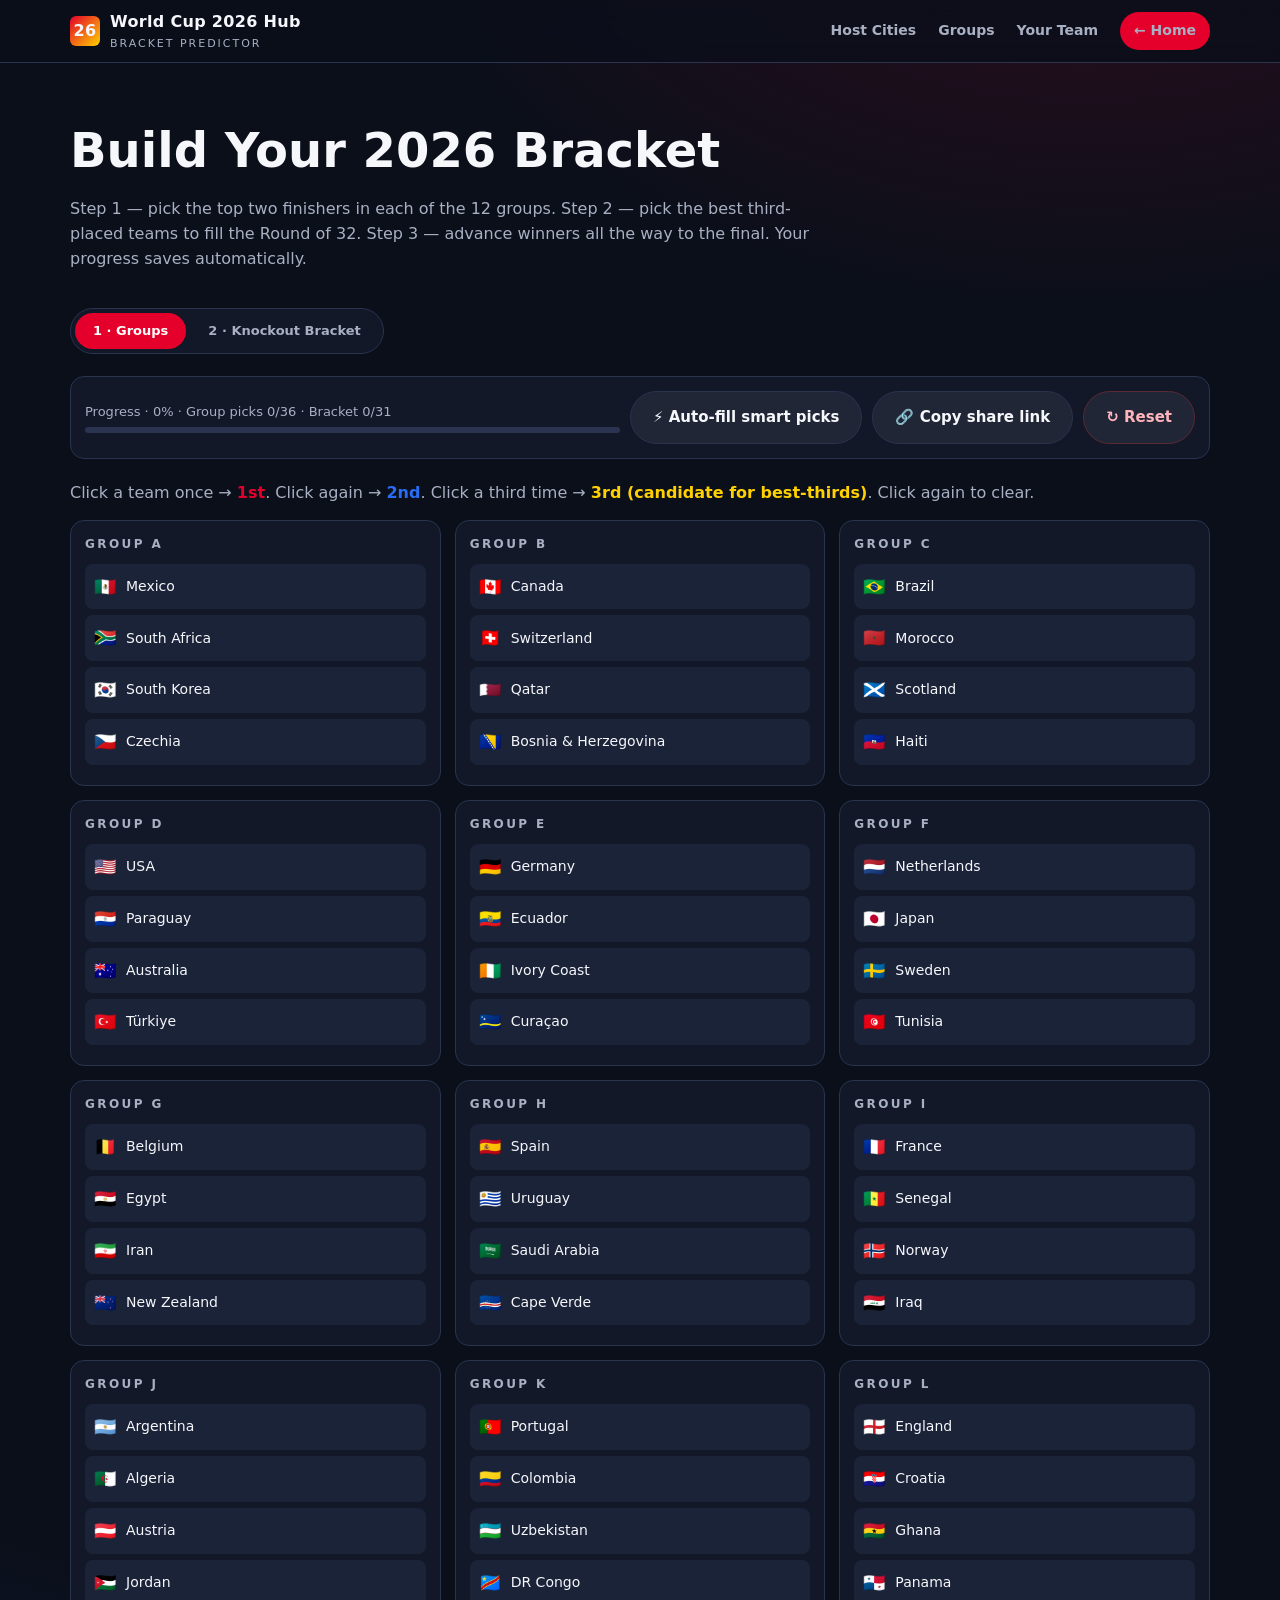
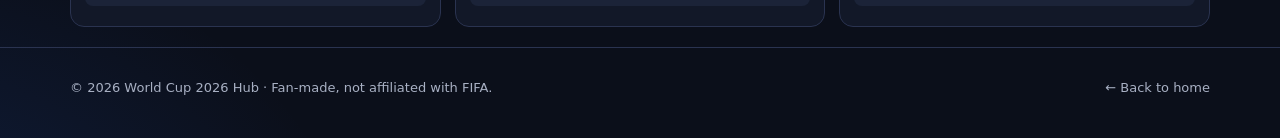
==== predict.html @ 97bef015 "Initial World Cup 2026 Hub: landing + bracket predictor" ====
<!doctype html>
<html lang="en">
<head>
  <meta charset="utf-8" />
  <meta name="viewport" content="width=device-width, initial-scale=1" />
  <title>World Cup 2026 Bracket Predictor — Pick the Champion</title>
  <meta name="description" content="Free interactive World Cup 2026 bracket predictor. Pick group winners, fill out the knockout rounds, choose the champion and share your predictions." />
  <meta name="keywords" content="world cup 2026 bracket, world cup 2026 predictor, world cup bracket maker, world cup 2026 knockout, world cup 2026 winner prediction" />
  <meta name="theme-color" content="#e4002b" />
  <link rel="canonical" href="./predict.html" />
  <link rel="icon" href="data:image/svg+xml,%3Csvg xmlns='http://www.w3.org/2000/svg' viewBox='0 0 100 100'%3E%3Crect width='100' height='100' rx='18' fill='%23e4002b'/%3E%3Ctext x='50' y='64' text-anchor='middle' font-size='58' font-family='Arial Black,sans-serif' fill='white' font-weight='900'%3E26%3C/text%3E%3C/svg%3E" />
  <link rel="stylesheet" href="./css/styles.css" />

  <meta property="og:type" content="website" />
  <meta property="og:title" content="World Cup 2026 Bracket Predictor" />
  <meta property="og:description" content="Pick group winners, fill out the knockout rounds and crown your 2026 World Cup champion." />
  <meta name="twitter:card" content="summary_large_image" />
</head>
<body>

<header class="nav">
  <div class="container nav-inner">
    <a href="./" class="brand">
      <span class="logo" aria-hidden="true">26</span>
      <span class="brand-text">World Cup 2026 Hub <small>Bracket Predictor</small></span>
    </a>
    <nav class="nav-links" aria-label="Primary">
      <a href="./#cities">Host Cities</a>
      <a href="./#groups">Groups</a>
      <a href="./#quiz">Your Team</a>
      <a href="./" class="nav-cta">← Home</a>
    </nav>
  </div>
</header>

<main>
  <section style="padding: 50px 0 20px;">
    <div class="container">
      <h1 style="font-size: clamp(30px, 4vw, 48px); margin: 0 0 10px; font-weight: 900;">Build Your 2026 Bracket</h1>
      <p class="sub" style="max-width: 760px;">
        Step 1 — pick the top two finishers in each of the 12 groups.
        Step 2 — pick the best third-placed teams to fill the Round of 32.
        Step 3 — advance winners all the way to the final. Your progress saves automatically.
      </p>

      <div class="tab-bar" role="tablist">
        <button class="active" data-tab="groups">1 · Groups</button>
        <button data-tab="bracket">2 · Knockout Bracket</button>
      </div>

      <div class="predict-toolbar">
        <div class="grow">
          <div id="progress-label">Progress</div>
          <div class="progress-bar"><i id="progress-fill"></i></div>
        </div>
        <button class="btn btn-ghost" id="btn-auto">⚡ Auto-fill smart picks</button>
        <button class="btn btn-ghost" id="btn-share">🔗 Copy share link</button>
        <button class="btn btn-ghost" id="btn-reset" style="color:#ffb3bd; border-color:#5a2a35;">↻ Reset</button>
      </div>

      <!-- ================== GROUPS TAB ================== -->
      <div id="tab-groups">
        <p style="color: var(--fg-muted); margin: 0 0 14px;">Click a team once → <strong style="color:var(--accent);">1st</strong>. Click again → <strong style="color:var(--accent-3);">2nd</strong>. Click a third time → <strong style="color:var(--accent-2);">3rd (candidate for best-thirds)</strong>. Click again to clear.</p>
        <div class="predict-groups" id="predict-groups"></div>
      </div>

      <!-- ================== BRACKET TAB ================== -->
      <div id="tab-bracket" class="hidden">
        <p style="color: var(--fg-muted); margin: 0 0 14px;">Click a team in each match to advance them. Your champion appears on the right.</p>
        <div class="bracket-scroll">
          <div class="bracket" id="bracket"></div>
        </div>
        <div id="champion-banner" class="hidden" style="margin-top: 28px; text-align:center;
          padding: 32px; border-radius: var(--radius);
          background: linear-gradient(135deg, #ffd100, #e4002b); box-shadow: var(--shadow);">
          <div style="font-size: 13px; letter-spacing:.3em; text-transform:uppercase; opacity:.85;">🏆 Your predicted champion</div>
          <div id="champion-flag" style="font-size: 96px; line-height:1; margin: 12px 0;"></div>
          <div id="champion-name" style="font-size: 36px; font-weight: 900; margin-bottom: 16px;"></div>
          <div class="quiz-share" style="justify-content:center;">
            <a id="champion-share-x" class="btn btn-ghost" target="_blank" rel="noopener" style="background: rgba(0,0,0,.3); color:#fff; border-color: rgba(255,255,255,.2);">𝕏 Share my bracket</a>
            <button class="btn btn-ghost" id="btn-share2" style="background: rgba(0,0,0,.3); color:#fff; border-color: rgba(255,255,255,.2);">🔗 Copy share link</button>
          </div>
        </div>
      </div>
    </div>
  </section>
</main>

<footer>
  <div class="container">
    <div>© 2026 World Cup 2026 Hub · Fan-made, not affiliated with FIFA.</div>
    <div><a href="./">← Back to home</a></div>
  </div>
</footer>

<div class="toast" id="toast" role="status"></div>

<script src="./data/tournament.js"></script>
<script src="./js/predict.js"></script>
</body>
</html>
---- css/styles.css ----
/* =========================================================================
   FIFA World Cup 2026 — global styles
   Palette inspired by the three host nations: red (CAN/USA/MEX), white, navy.
   ========================================================================= */
:root {
  --bg:            #0b0f1a;
  --bg-2:          #121828;
  --bg-3:          #1b2338;
  --fg:            #f6f7fb;
  --fg-muted:      #a8b0c3;
  --accent:        #e4002b;           /* World Cup red */
  --accent-2:      #ffd100;           /* Gold */
  --accent-3:      #2a6df4;           /* Blue */
  --border:        #2a3350;
  --ok:            #20c997;
  --radius:        14px;
  --radius-sm:     8px;
  --shadow:        0 12px 40px rgba(0, 0, 0, .35);
  --maxw:          1180px;
}

* { box-sizing: border-box; }
html, body { margin: 0; padding: 0; }
html { scroll-behavior: smooth; }
body {
  background: radial-gradient(1200px 800px at 85% -10%, rgba(228,0,43,.18), transparent 60%),
              radial-gradient(900px 700px at -10% 110%, rgba(42,109,244,.18), transparent 55%),
              var(--bg);
  color: var(--fg);
  font-family: "Inter", system-ui, -apple-system, "Segoe UI", Roboto, "Helvetica Neue", Arial, sans-serif;
  line-height: 1.55;
  -webkit-font-smoothing: antialiased;
  min-height: 100vh;
}
img, svg { max-width: 100%; display: block; }
a { color: var(--fg); text-decoration: none; }
a:hover { color: var(--accent-2); }
button { font: inherit; cursor: pointer; }

.container { width: 100%; max-width: var(--maxw); margin: 0 auto; padding: 0 20px; }

/* ---------- Nav ---------- */
.nav {
  position: sticky; top: 0; z-index: 30;
  background: rgba(11,15,26,.85);
  backdrop-filter: blur(10px);
  border-bottom: 1px solid var(--border);
}
.nav-inner { display: flex; align-items: center; justify-content: space-between; height: 62px; }
.brand { font-weight: 900; letter-spacing: .02em; display: flex; align-items: center; gap: 10px; }
.brand .logo {
  width: 30px; height: 30px; border-radius: 6px;
  background: linear-gradient(135deg, var(--accent) 0%, var(--accent-2) 100%);
  display: grid; place-items: center; font-size: 16px;
}
.brand-text small { display: block; color: var(--fg-muted); font-weight: 500; font-size: 11px; letter-spacing: .18em; text-transform: uppercase; }
.nav-links { display: flex; gap: 22px; align-items: center; }
.nav-links a { color: var(--fg-muted); font-weight: 600; font-size: 14px; }
.nav-links a.active, .nav-links a:hover { color: var(--fg); }
.nav-cta {
  background: var(--accent); color: #fff; padding: 8px 14px; border-radius: 999px;
  font-weight: 700; font-size: 13px; border: 0;
}
.nav-cta:hover { background: #ff1e44; color: #fff; }

@media (max-width: 640px) { .nav-links a:not(.nav-cta) { display: none; } }

/* ---------- Hero ---------- */
.hero { padding: 70px 0 40px; position: relative; overflow: hidden; }
.hero h1 {
  font-size: clamp(36px, 6vw, 72px);
  line-height: 1.02; margin: 0 0 18px;
  letter-spacing: -0.02em; font-weight: 900;
}
.hero h1 .hl { background: linear-gradient(90deg, #ffd100, #e4002b); -webkit-background-clip: text; background-clip: text; color: transparent; }
.hero p.lead { font-size: clamp(16px, 1.6vw, 20px); color: var(--fg-muted); max-width: 680px; margin: 0 0 28px; }
.hero-cta { display: flex; gap: 14px; flex-wrap: wrap; }
.btn {
  display: inline-flex; align-items: center; gap: 8px;
  padding: 14px 22px; border-radius: 999px; border: 0;
  font-weight: 700; font-size: 15px; transition: transform .15s, background .15s;
  color: #fff;
}
.btn:hover { transform: translateY(-1px); }
.btn-primary { background: var(--accent); }
.btn-primary:hover { background: #ff1e44; color: #fff; }
.btn-ghost { background: rgba(255,255,255,.06); border: 1px solid var(--border); color: var(--fg); }
.btn-ghost:hover { background: rgba(255,255,255,.12); color: var(--fg); }

/* ---------- Countdown ---------- */
.countdown-card {
  margin-top: 40px; display: grid; grid-template-columns: repeat(4, 1fr); gap: 10px;
  background: linear-gradient(145deg, rgba(228,0,43,.14), rgba(42,109,244,.14));
  border: 1px solid var(--border); border-radius: var(--radius); padding: 18px;
  box-shadow: var(--shadow); max-width: 620px;
}
.countdown-card .unit {
  text-align: center; background: rgba(0,0,0,.3); border-radius: var(--radius-sm); padding: 14px 6px;
}
.countdown-card .num { font-size: clamp(28px, 4vw, 44px); font-weight: 900; font-variant-numeric: tabular-nums; line-height: 1; }
.countdown-card .lbl { display: block; margin-top: 6px; font-size: 11px; letter-spacing: .2em; text-transform: uppercase; color: var(--fg-muted); }
.countdown-meta { color: var(--fg-muted); font-size: 13px; margin-top: 12px; }

/* ---------- Sections ---------- */
section { padding: 70px 0; }
section h2 {
  font-size: clamp(26px, 3.4vw, 40px); margin: 0 0 8px; letter-spacing: -0.01em; font-weight: 800;
}
section .sub { color: var(--fg-muted); margin: 0 0 36px; max-width: 720px; }

/* ---------- Quick stats ---------- */
.stats-strip {
  display: grid; grid-template-columns: repeat(4, 1fr); gap: 16px; margin-top: 40px;
}
.stat {
  background: var(--bg-2); border: 1px solid var(--border); border-radius: var(--radius);
  padding: 18px; text-align: center;
}
.stat b { display: block; font-size: 28px; font-weight: 900; color: var(--accent-2); }
.stat span { font-size: 12px; letter-spacing: .14em; text-transform: uppercase; color: var(--fg-muted); }
@media (max-width: 720px) { .stats-strip { grid-template-columns: repeat(2, 1fr); } }

/* ---------- Host cities ---------- */
.cities-wrap { display: grid; grid-template-columns: 1.25fr 1fr; gap: 28px; align-items: start; }
@media (max-width: 900px) { .cities-wrap { grid-template-columns: 1fr; } }

.map-card {
  background: var(--bg-2); border: 1px solid var(--border); border-radius: var(--radius);
  padding: 12px; position: relative; aspect-ratio: 16 / 10;
  background-image:
    linear-gradient(rgba(255,255,255,.04) 1px, transparent 1px),
    linear-gradient(90deg, rgba(255,255,255,.04) 1px, transparent 1px);
  background-size: 40px 40px;
}
.map-card svg { position: absolute; inset: 12px; width: calc(100% - 24px); height: calc(100% - 24px); }
.map-dot {
  position: absolute; transform: translate(-50%, -50%);
  width: 14px; height: 14px; border-radius: 50%;
  background: var(--accent); border: 2px solid #fff;
  box-shadow: 0 0 0 4px rgba(228,0,43,.25);
  cursor: pointer;
  transition: transform .15s;
}
.map-dot:hover, .map-dot.active { transform: translate(-50%, -50%) scale(1.35); background: var(--accent-2); }
.map-dot[data-final="true"] { background: var(--accent-2); border-color: #fff; }
.map-legend { position: absolute; bottom: 14px; left: 20px; font-size: 11px; color: var(--fg-muted); display: flex; gap: 14px; }
.map-legend .dot { display: inline-block; width: 10px; height: 10px; border-radius: 50%; margin-right: 5px; vertical-align: middle; }

.city-panel {
  background: var(--bg-2); border: 1px solid var(--border); border-radius: var(--radius);
  padding: 22px; min-height: 320px;
}
.city-panel h3 { margin: 0 0 4px; font-size: 24px; }
.city-panel .flag { font-size: 28px; margin-right: 8px; vertical-align: -4px; }
.city-panel .country { color: var(--fg-muted); font-size: 14px; margin-bottom: 18px; }
.city-panel .row { display: flex; justify-content: space-between; padding: 10px 0; border-top: 1px solid var(--border); font-size: 14px; }
.city-panel .row:first-of-type { border-top: 0; }
.city-panel .row b { color: var(--fg-muted); font-weight: 500; }
.city-nav {
  display: flex; gap: 6px; flex-wrap: wrap; margin-bottom: 18px;
}
.city-nav button {
  background: rgba(255,255,255,.05); border: 1px solid var(--border); color: var(--fg-muted);
  padding: 6px 12px; border-radius: 999px; font-size: 12px; font-weight: 600;
}
.city-nav button.active { background: var(--accent); border-color: var(--accent); color: #fff; }

/* ---------- Groups ---------- */
.groups-grid { display: grid; grid-template-columns: repeat(4, 1fr); gap: 16px; }
@media (max-width: 900px) { .groups-grid { grid-template-columns: repeat(2, 1fr); } }
@media (max-width: 560px) { .groups-grid { grid-template-columns: 1fr; } }
.group-card {
  background: var(--bg-2); border: 1px solid var(--border); border-radius: var(--radius);
  padding: 16px;
}
.group-card h3 {
  margin: 0 0 12px; font-size: 13px; letter-spacing: .2em; text-transform: uppercase;
  color: var(--fg-muted); display: flex; align-items: center; gap: 8px;
}
.group-card h3 .pill {
  display: inline-grid; place-items: center;
  width: 30px; height: 30px; border-radius: 8px;
  background: linear-gradient(135deg, var(--accent), #7a0018); color: #fff; font-weight: 900;
  letter-spacing: 0;
}
.team-row { display: flex; align-items: center; gap: 10px; padding: 8px 0; border-top: 1px solid rgba(255,255,255,.05); font-size: 14px; }
.team-row:first-of-type { border-top: 0; }
.team-row .f { font-size: 20px; width: 26px; text-align: center; }

/* ---------- Quiz ---------- */
.quiz {
  background: linear-gradient(145deg, rgba(228,0,43,.08), rgba(42,109,244,.08));
  border: 1px solid var(--border); border-radius: var(--radius); padding: 28px;
}
.quiz-q { font-size: 20px; font-weight: 700; margin: 0 0 18px; }
.quiz-options { display: grid; grid-template-columns: repeat(2, 1fr); gap: 10px; }
@media (max-width: 560px) { .quiz-options { grid-template-columns: 1fr; } }
.quiz-opt {
  text-align: left; background: var(--bg-3); border: 1px solid var(--border); color: var(--fg);
  padding: 12px 14px; border-radius: var(--radius-sm); font-size: 14px;
  transition: background .15s, border-color .15s;
}
.quiz-opt:hover { background: rgba(228,0,43,.18); border-color: var(--accent); }
.quiz-progress { display: flex; gap: 4px; margin-bottom: 18px; }
.quiz-progress i { height: 4px; flex: 1; background: var(--border); border-radius: 2px; }
.quiz-progress i.done { background: var(--accent-2); }
.quiz-result { text-align: center; }
.quiz-result .flag { font-size: 72px; line-height: 1; margin-bottom: 12px; }
.quiz-result h3 { font-size: 28px; margin: 0 0 6px; }
.quiz-result p { color: var(--fg-muted); max-width: 480px; margin: 0 auto 24px; }
.quiz-share { display: flex; gap: 10px; justify-content: center; flex-wrap: wrap; }

/* ---------- CTA band ---------- */
.cta-band {
  background: linear-gradient(135deg, var(--accent) 0%, #7a0018 60%, #2a6df4 140%);
  border-radius: var(--radius); padding: 40px; text-align: center; box-shadow: var(--shadow);
  margin-top: 20px;
}
.cta-band h2 { margin: 0 0 8px; font-size: clamp(24px, 3vw, 36px); }
.cta-band p  { margin: 0 0 22px; opacity: .9; }

/* ---------- Footer ---------- */
footer { border-top: 1px solid var(--border); padding: 30px 0 40px; color: var(--fg-muted); font-size: 13px; }
footer .container { display: flex; justify-content: space-between; gap: 20px; flex-wrap: wrap; }
footer a { color: var(--fg-muted); }

/* ---------- Predictor page ---------- */
.tab-bar {
  display: flex; gap: 4px; background: var(--bg-2); border: 1px solid var(--border);
  padding: 4px; border-radius: 999px; width: fit-content; margin-bottom: 22px;
}
.tab-bar button {
  background: transparent; color: var(--fg-muted); border: 0; padding: 8px 18px;
  border-radius: 999px; font-weight: 600; font-size: 13px;
}
.tab-bar button.active { background: var(--accent); color: #fff; }

.predict-groups { display: grid; grid-template-columns: repeat(3, 1fr); gap: 14px; }
@media (max-width: 900px) { .predict-groups { grid-template-columns: repeat(2, 1fr); } }
@media (max-width: 560px) { .predict-groups { grid-template-columns: 1fr; } }

.predict-group {
  background: var(--bg-2); border: 1px solid var(--border); border-radius: var(--radius); padding: 14px;
}
.predict-group h3 { margin: 0 0 10px; font-size: 12px; letter-spacing: .2em; text-transform: uppercase; color: var(--fg-muted); }
.predict-row {
  display: flex; align-items: center; gap: 10px; padding: 8px; margin-bottom: 6px;
  background: var(--bg-3); border: 1px solid transparent; border-radius: var(--radius-sm); font-size: 14px;
  cursor: pointer; user-select: none;
}
.predict-row .f { font-size: 18px; }
.predict-row .n { flex: 1; }
.predict-row .badge { font-size: 10px; letter-spacing: .1em; text-transform: uppercase; font-weight: 700; padding: 3px 6px; border-radius: 4px; display: none; }
.predict-row[data-slot="1"] { background: rgba(228,0,43,.22); border-color: var(--accent); }
.predict-row[data-slot="1"] .badge { display: inline-block; background: var(--accent); color: #fff; }
.predict-row[data-slot="2"] { background: rgba(42,109,244,.22); border-color: var(--accent-3); }
.predict-row[data-slot="2"] .badge { display: inline-block; background: var(--accent-3); color: #fff; }
.predict-row[data-slot="3"] { background: rgba(255,209,0,.18); border-color: var(--accent-2); }
.predict-row[data-slot="3"] .badge { display: inline-block; background: var(--accent-2); color: #1a1300; }

/* ---------- Bracket ---------- */
.bracket-scroll { overflow-x: auto; padding-bottom: 20px; }
.bracket { display: flex; gap: 28px; min-width: 1400px; padding: 10px 4px; }
.bracket-col { display: flex; flex-direction: column; justify-content: space-around; min-width: 180px; gap: 12px; }
.bracket-col h4 { margin: 0 0 8px; font-size: 11px; letter-spacing: .2em; text-transform: uppercase; color: var(--fg-muted); text-align: center; }
.match {
  background: var(--bg-2); border: 1px solid var(--border); border-radius: var(--radius-sm); overflow: hidden;
}
.match-slot {
  display: flex; align-items: center; gap: 8px; padding: 10px 12px; font-size: 13px;
  border-top: 1px solid var(--border); cursor: pointer; transition: background .12s;
  min-height: 42px;
}
.match-slot:first-child { border-top: 0; }
.match-slot:hover { background: rgba(255,255,255,.04); }
.match-slot.winner { background: rgba(228,0,43,.22); color: #fff; }
.match-slot .f { font-size: 16px; }
.match-slot .n { flex: 1; }
.match-slot.empty { color: var(--fg-muted); font-style: italic; cursor: default; }

.predict-toolbar {
  display: flex; gap: 10px; flex-wrap: wrap; align-items: center;
  background: var(--bg-2); border: 1px solid var(--border); border-radius: var(--radius);
  padding: 14px; margin: 22px 0;
}
.predict-toolbar .grow { flex: 1; min-width: 180px; color: var(--fg-muted); font-size: 13px; }
.predict-toolbar .progress-bar { height: 6px; border-radius: 4px; background: var(--border); overflow: hidden; margin-top: 4px; }
.predict-toolbar .progress-bar > i { display: block; height: 100%; background: linear-gradient(90deg, var(--accent), var(--accent-2)); width: 0; transition: width .25s; }

.toast {
  position: fixed; bottom: 24px; left: 50%; transform: translateX(-50%);
  background: #0b0f1a; color: #fff; border: 1px solid var(--border);
  padding: 10px 16px; border-radius: 999px; font-size: 13px; z-index: 50;
  opacity: 0; pointer-events: none; transition: opacity .2s, transform .2s;
}
.toast.show { opacity: 1; transform: translate(-50%, -6px); }

/* ---------- Utilities ---------- */
.center { text-align: center; }
.hidden { display: none !important; }
.sr-only { position: absolute; width: 1px; height: 1px; padding: 0; margin: -1px; overflow: hidden; clip: rect(0,0,0,0); white-space: nowrap; border: 0; }

/* Scrollbar (subtle) */
::-webkit-scrollbar { height: 10px; width: 10px; }
::-webkit-scrollbar-thumb { background: #2a3350; border-radius: 10px; }
::-webkit-scrollbar-track { background: transparent; }
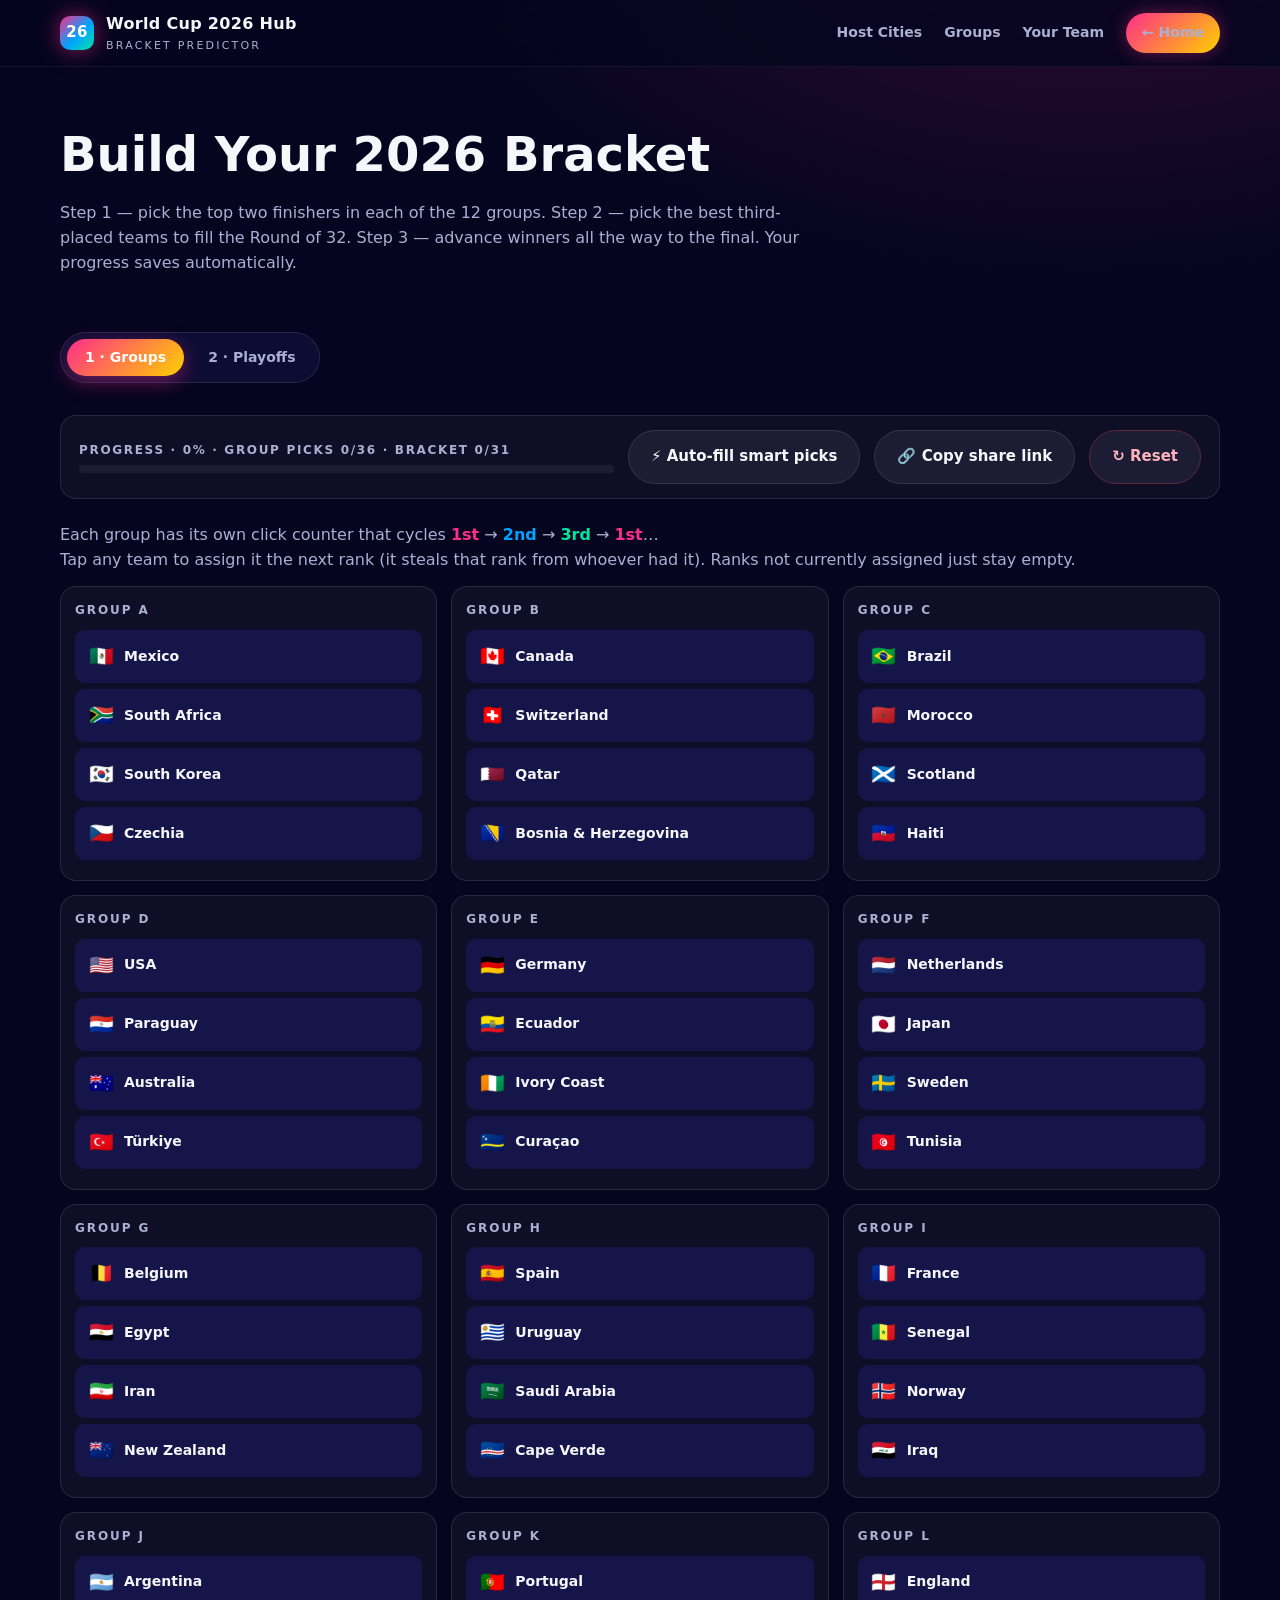
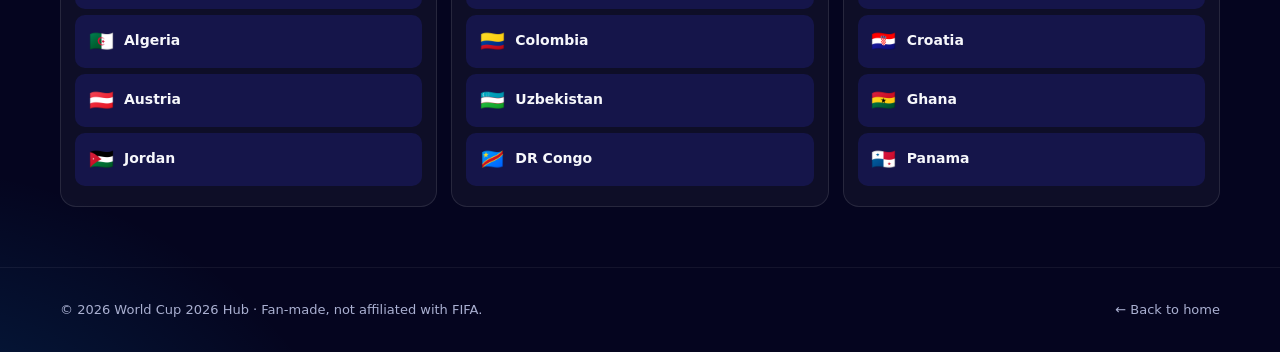
==== commit 34225e8a: "feat(site): FIFA 2026 rebrand, Team-Path map, Poster generator, group-pick fix Bug fixes - Rewrote g" ====
--- a/predict.html
+++ b/predict.html
@@ -3,17 +3,17 @@
 <head>
   <meta charset="utf-8" />
   <meta name="viewport" content="width=device-width, initial-scale=1" />
-  <title>World Cup 2026 Bracket Predictor — Pick the Champion</title>
-  <meta name="description" content="Free interactive World Cup 2026 bracket predictor. Pick group winners, fill out the knockout rounds, choose the champion and share your predictions." />
-  <meta name="keywords" content="world cup 2026 bracket, world cup 2026 predictor, world cup bracket maker, world cup 2026 knockout, world cup 2026 winner prediction" />
-  <meta name="theme-color" content="#e4002b" />
+  <title>World Cup 2026 Bracket Predictor — Groups & Playoffs</title>
+  <meta name="description" content="Free interactive World Cup 2026 bracket predictor. Pick group winners, fill out the playoffs, choose the champion and share your predictions." />
+  <meta name="keywords" content="world cup 2026 bracket, world cup 2026 predictor, world cup bracket maker, world cup 2026 playoffs, world cup 2026 winner prediction" />
+  <meta name="theme-color" content="#ff2d8a" />
   <link rel="canonical" href="./predict.html" />
-  <link rel="icon" href="data:image/svg+xml,%3Csvg xmlns='http://www.w3.org/2000/svg' viewBox='0 0 100 100'%3E%3Crect width='100' height='100' rx='18' fill='%23e4002b'/%3E%3Ctext x='50' y='64' text-anchor='middle' font-size='58' font-family='Arial Black,sans-serif' fill='white' font-weight='900'%3E26%3C/text%3E%3C/svg%3E" />
+  <link rel="icon" href="data:image/svg+xml,%3Csvg xmlns='http://www.w3.org/2000/svg' viewBox='0 0 100 100'%3E%3Cdefs%3E%3ClinearGradient id='g' x1='0' x2='1' y1='0' y2='1'%3E%3Cstop offset='0' stop-color='%23ff2d8a'/%3E%3Cstop offset='1' stop-color='%2300a3ff'/%3E%3C/linearGradient%3E%3C/defs%3E%3Crect width='100' height='100' rx='22' fill='url(%23g)'/%3E%3Ctext x='50' y='64' text-anchor='middle' font-size='54' font-family='Arial Black,sans-serif' fill='white' font-weight='900'%3E26%3C/text%3E%3C/svg%3E" />
   <link rel="stylesheet" href="./css/styles.css" />
 
   <meta property="og:type" content="website" />
   <meta property="og:title" content="World Cup 2026 Bracket Predictor" />
-  <meta property="og:description" content="Pick group winners, fill out the knockout rounds and crown your 2026 World Cup champion." />
+  <meta property="og:description" content="Pick group winners, fill out the playoffs and crown your 2026 World Cup champion." />
   <meta name="twitter:card" content="summary_large_image" />
 </head>
 <body>
@@ -45,7 +45,7 @@
 
       <div class="tab-bar" role="tablist">
         <button class="active" data-tab="groups">1 · Groups</button>
-        <button data-tab="bracket">2 · Knockout Bracket</button>
+        <button data-tab="bracket">2 · Playoffs</button>
       </div>
 
       <div class="predict-toolbar">
@@ -60,19 +60,19 @@
 
       <!-- ================== GROUPS TAB ================== -->
       <div id="tab-groups">
-        <p style="color: var(--fg-muted); margin: 0 0 14px;">Click a team once → <strong style="color:var(--accent);">1st</strong>. Click again → <strong style="color:var(--accent-3);">2nd</strong>. Click a third time → <strong style="color:var(--accent-2);">3rd (candidate for best-thirds)</strong>. Click again to clear.</p>
+        <p style="color: var(--fg-muted); margin: 0 0 14px;">Each group has its own click counter that cycles <strong style="color:var(--pink);">1st</strong> → <strong style="color:var(--blue);">2nd</strong> → <strong style="color:var(--mint);">3rd</strong> → <strong style="color:var(--pink);">1st</strong>…<br>Tap any team to assign it the next rank (it steals that rank from whoever had it). Ranks not currently assigned just stay empty.</p>
         <div class="predict-groups" id="predict-groups"></div>
       </div>
 
       <!-- ================== BRACKET TAB ================== -->
       <div id="tab-bracket" class="hidden">
-        <p style="color: var(--fg-muted); margin: 0 0 14px;">Click a team in each match to advance them. Your champion appears on the right.</p>
+        <p style="color: var(--fg-muted); margin: 0 0 14px;">Click a team in each match to advance them through the playoffs. Your champion appears below.</p>
         <div class="bracket-scroll">
           <div class="bracket" id="bracket"></div>
         </div>
         <div id="champion-banner" class="hidden" style="margin-top: 28px; text-align:center;
           padding: 32px; border-radius: var(--radius);
-          background: linear-gradient(135deg, #ffd100, #e4002b); box-shadow: var(--shadow);">
+          background: var(--grad-brand); box-shadow: var(--shadow);">
           <div style="font-size: 13px; letter-spacing:.3em; text-transform:uppercase; opacity:.85;">🏆 Your predicted champion</div>
           <div id="champion-flag" style="font-size: 96px; line-height:1; margin: 12px 0;"></div>
           <div id="champion-name" style="font-size: 36px; font-weight: 900; margin-bottom: 16px;"></div>
--- a/css/styles.css
+++ b/css/styles.css
@@ -1,31 +1,57 @@
 /* =========================================================================
-   FIFA World Cup 2026 — global styles
-   Palette inspired by the three host nations: red (CAN/USA/MEX), white, navy.
+   FIFA World Cup 2026 — official-inspired brand palette.
+   The 2026 identity uses a bold, vibrant, multi-color system: magenta,
+   electric blue, yellow and mint-green, layered over a deep midnight base.
    ========================================================================= */
 :root {
-  --bg:            #0b0f1a;
-  --bg-2:          #121828;
-  --bg-3:          #1b2338;
+  --bg:            #05051f;
+  --bg-2:          #0d0d34;
+  --bg-3:          #15154a;
+  --surface:       rgba(255, 255, 255, .04);
+  --surface-2:     rgba(255, 255, 255, .08);
   --fg:            #f6f7fb;
-  --fg-muted:      #a8b0c3;
-  --accent:        #e4002b;           /* World Cup red */
-  --accent-2:      #ffd100;           /* Gold */
-  --accent-3:      #2a6df4;           /* Blue */
-  --border:        #2a3350;
-  --ok:            #20c997;
-  --radius:        14px;
-  --radius-sm:     8px;
-  --shadow:        0 12px 40px rgba(0, 0, 0, .35);
-  --maxw:          1180px;
+  --fg-muted:      #aab0d1;
+
+  /* FIFA 2026 signature palette */
+  --pink:          #ff2d8a;   /* primary brand magenta */
+  --pink-2:        #ff6fb5;
+  --blue:          #00a3ff;   /* electric blue */
+  --blue-2:        #4fd0ff;
+  --yellow:        #ffd100;   /* gold */
+  --yellow-2:      #ffe45c;
+  --mint:          #00e5a0;   /* mint-green */
+  --mint-2:        #55ffc5;
+
+  /* Backwards-compat aliases (code that still references them won't break) */
+  --accent:        var(--pink);
+  --accent-2:      var(--yellow);
+  --accent-3:      var(--blue);
+
+  --border:        rgba(255, 255, 255, .10);
+  --border-soft:   rgba(255, 255, 255, .06);
+
+  --ok:            var(--mint);
+  --radius:        16px;
+  --radius-sm:     10px;
+  --shadow:        0 18px 48px rgba(0, 0, 0, .45);
+  --glow-pink:     0 0 40px rgba(255, 45, 138, .35);
+  --glow-blue:     0 0 40px rgba(0, 163, 255, .35);
+  --maxw:          1200px;
+
+  --grad-brand:    linear-gradient(135deg, var(--pink) 0%, var(--blue) 55%, var(--mint) 100%);
+  --grad-hot:      linear-gradient(135deg, var(--pink) 0%, var(--yellow) 100%);
+  --grad-cool:     linear-gradient(135deg, var(--blue) 0%, var(--mint) 100%);
 }
 
 * { box-sizing: border-box; }
 html, body { margin: 0; padding: 0; }
 html { scroll-behavior: smooth; }
 body {
-  background: radial-gradient(1200px 800px at 85% -10%, rgba(228,0,43,.18), transparent 60%),
-              radial-gradient(900px 700px at -10% 110%, rgba(42,109,244,.18), transparent 55%),
-              var(--bg);
+  background:
+    radial-gradient(1200px 800px at 85% -10%, rgba(255, 45, 138, .22), transparent 60%),
+    radial-gradient(900px 700px at -10% 110%, rgba(0, 163, 255, .22), transparent 55%),
+    radial-gradient(700px 500px at 50% 120%, rgba(0, 229, 160, .15), transparent 60%),
+    var(--bg);
   color: var(--fg);
   font-family: "Inter", system-ui, -apple-system, "Segoe UI", Roboto, "Helvetica Neue", Arial, sans-serif;
   line-height: 1.55;
@@ -34,7 +60,7 @@
 }
 img, svg { max-width: 100%; display: block; }
 a { color: var(--fg); text-decoration: none; }
-a:hover { color: var(--accent-2); }
+a:hover { color: var(--pink-2); }
 button { font: inherit; cursor: pointer; }
 
 .container { width: 100%; max-width: var(--maxw); margin: 0 auto; padding: 0 20px; }
@@ -42,265 +68,448 @@
 /* ---------- Nav ---------- */
 .nav {
   position: sticky; top: 0; z-index: 30;
-  background: rgba(11,15,26,.85);
-  backdrop-filter: blur(10px);
-  border-bottom: 1px solid var(--border);
-}
-.nav-inner { display: flex; align-items: center; justify-content: space-between; height: 62px; }
-.brand { font-weight: 900; letter-spacing: .02em; display: flex; align-items: center; gap: 10px; }
+  background: rgba(5, 5, 31, .82);
+  backdrop-filter: blur(14px); -webkit-backdrop-filter: blur(14px);
+  border-bottom: 1px solid var(--border-soft);
+}
+.nav-inner { display: flex; align-items: center; justify-content: space-between; height: 66px; }
+.brand { font-weight: 900; letter-spacing: .02em; display: flex; align-items: center; gap: 12px; }
 .brand .logo {
-  width: 30px; height: 30px; border-radius: 6px;
-  background: linear-gradient(135deg, var(--accent) 0%, var(--accent-2) 100%);
-  display: grid; place-items: center; font-size: 16px;
-}
-.brand-text small { display: block; color: var(--fg-muted); font-weight: 500; font-size: 11px; letter-spacing: .18em; text-transform: uppercase; }
+  width: 34px; height: 34px; border-radius: 10px;
+  background: var(--grad-brand);
+  display: grid; place-items: center; font-size: 15px;
+  box-shadow: 0 0 22px rgba(255, 45, 138, .55);
+  color: #fff;
+}
+.brand-text small { display: block; color: var(--fg-muted); font-weight: 500; font-size: 11px; letter-spacing: .20em; text-transform: uppercase; }
 .nav-links { display: flex; gap: 22px; align-items: center; }
 .nav-links a { color: var(--fg-muted); font-weight: 600; font-size: 14px; }
 .nav-links a.active, .nav-links a:hover { color: var(--fg); }
 .nav-cta {
-  background: var(--accent); color: #fff; padding: 8px 14px; border-radius: 999px;
-  font-weight: 700; font-size: 13px; border: 0;
-}
-.nav-cta:hover { background: #ff1e44; color: #fff; }
-
-@media (max-width: 640px) { .nav-links a:not(.nav-cta) { display: none; } }
+  background: var(--grad-hot); color: #fff; padding: 9px 16px; border-radius: 999px;
+  font-weight: 800; font-size: 13px; border: 0; box-shadow: 0 0 18px rgba(255, 45, 138, .4);
+}
+.nav-cta:hover { filter: brightness(1.1); color: #fff; }
+
+@media (max-width: 760px) { .nav-links a:not(.nav-cta) { display: none; } }
 
 /* ---------- Hero ---------- */
-.hero { padding: 70px 0 40px; position: relative; overflow: hidden; }
+.hero { padding: 80px 0 40px; position: relative; overflow: hidden; }
 .hero h1 {
-  font-size: clamp(36px, 6vw, 72px);
+  font-size: clamp(38px, 6vw, 78px);
   line-height: 1.02; margin: 0 0 18px;
   letter-spacing: -0.02em; font-weight: 900;
 }
-.hero h1 .hl { background: linear-gradient(90deg, #ffd100, #e4002b); -webkit-background-clip: text; background-clip: text; color: transparent; }
+.hero h1 .hl {
+  background: var(--grad-brand); -webkit-background-clip: text; background-clip: text; color: transparent;
+}
 .hero p.lead { font-size: clamp(16px, 1.6vw, 20px); color: var(--fg-muted); max-width: 680px; margin: 0 0 28px; }
 .hero-cta { display: flex; gap: 14px; flex-wrap: wrap; }
+
+/* ---------- Buttons ---------- */
 .btn {
   display: inline-flex; align-items: center; gap: 8px;
   padding: 14px 22px; border-radius: 999px; border: 0;
-  font-weight: 700; font-size: 15px; transition: transform .15s, background .15s;
+  font-weight: 700; font-size: 15px;
+  transition: transform .18s, filter .18s, box-shadow .18s, background .18s;
   color: #fff;
+  text-decoration: none;
 }
 .btn:hover { transform: translateY(-1px); }
-.btn-primary { background: var(--accent); }
-.btn-primary:hover { background: #ff1e44; color: #fff; }
-.btn-ghost { background: rgba(255,255,255,.06); border: 1px solid var(--border); color: var(--fg); }
-.btn-ghost:hover { background: rgba(255,255,255,.12); color: var(--fg); }
+.btn-primary {
+  background: var(--grad-hot);
+  box-shadow: 0 10px 30px rgba(255, 45, 138, .4);
+}
+.btn-primary:hover { filter: brightness(1.08); color: #fff; }
+.btn-ghost { background: rgba(255, 255, 255, .06); border: 1px solid var(--border); color: var(--fg); }
+.btn-ghost:hover { background: rgba(255, 255, 255, .12); color: var(--fg); }
+.btn-outline {
+  background: transparent; border: 1px solid var(--pink); color: var(--pink-2);
+}
+.btn-outline:hover { background: rgba(255, 45, 138, .12); color: #fff; }
 
 /* ---------- Countdown ---------- */
 .countdown-card {
-  margin-top: 40px; display: grid; grid-template-columns: repeat(4, 1fr); gap: 10px;
-  background: linear-gradient(145deg, rgba(228,0,43,.14), rgba(42,109,244,.14));
+  margin-top: 40px; display: grid; grid-template-columns: repeat(4, 1fr); gap: 12px;
+  background:
+    linear-gradient(145deg, rgba(255, 45, 138, .18), rgba(0, 163, 255, .18));
   border: 1px solid var(--border); border-radius: var(--radius); padding: 18px;
-  box-shadow: var(--shadow); max-width: 620px;
+  box-shadow: var(--shadow); max-width: 640px;
+  position: relative; overflow: hidden;
+}
+.countdown-card::before {
+  content: ""; position: absolute; inset: 0;
+  background: radial-gradient(400px 200px at 20% 0%, rgba(255, 209, 0, .25), transparent 70%);
+  pointer-events: none;
 }
 .countdown-card .unit {
-  text-align: center; background: rgba(0,0,0,.3); border-radius: var(--radius-sm); padding: 14px 6px;
-}
-.countdown-card .num { font-size: clamp(28px, 4vw, 44px); font-weight: 900; font-variant-numeric: tabular-nums; line-height: 1; }
+  text-align: center; background: rgba(5, 5, 31, .5); border-radius: var(--radius-sm); padding: 14px 6px;
+  position: relative;
+}
+.countdown-card .num {
+  font-size: clamp(30px, 4vw, 48px); font-weight: 900; font-variant-numeric: tabular-nums; line-height: 1;
+  background: var(--grad-brand); -webkit-background-clip: text; background-clip: text; color: transparent;
+}
 .countdown-card .lbl { display: block; margin-top: 6px; font-size: 11px; letter-spacing: .2em; text-transform: uppercase; color: var(--fg-muted); }
 .countdown-meta { color: var(--fg-muted); font-size: 13px; margin-top: 12px; }
 
 /* ---------- Sections ---------- */
-section { padding: 70px 0; }
+section { padding: 80px 0; }
 section h2 {
-  font-size: clamp(26px, 3.4vw, 40px); margin: 0 0 8px; letter-spacing: -0.01em; font-weight: 800;
-}
-section .sub { color: var(--fg-muted); margin: 0 0 36px; max-width: 720px; }
+  font-size: clamp(28px, 3.6vw, 44px); margin: 0 0 10px; letter-spacing: -0.01em; font-weight: 900;
+}
+section h2 .accent {
+  background: var(--grad-hot); -webkit-background-clip: text; background-clip: text; color: transparent;
+}
+section .sub { color: var(--fg-muted); margin: 0 0 36px; max-width: 760px; font-size: 16px; }
 
 /* ---------- Quick stats ---------- */
 .stats-strip {
   display: grid; grid-template-columns: repeat(4, 1fr); gap: 16px; margin-top: 40px;
 }
 .stat {
-  background: var(--bg-2); border: 1px solid var(--border); border-radius: var(--radius);
-  padding: 18px; text-align: center;
-}
-.stat b { display: block; font-size: 28px; font-weight: 900; color: var(--accent-2); }
-.stat span { font-size: 12px; letter-spacing: .14em; text-transform: uppercase; color: var(--fg-muted); }
+  background: var(--surface); border: 1px solid var(--border); border-radius: var(--radius);
+  padding: 20px; text-align: center;
+  transition: transform .2s, border-color .2s;
+}
+.stat:hover { transform: translateY(-2px); border-color: rgba(255, 45, 138, .5); }
+.stat b {
+  display: block; font-size: 30px; font-weight: 900;
+  background: var(--grad-brand); -webkit-background-clip: text; background-clip: text; color: transparent;
+}
+.stat span { font-size: 11px; letter-spacing: .18em; text-transform: uppercase; color: var(--fg-muted); }
 @media (max-width: 720px) { .stats-strip { grid-template-columns: repeat(2, 1fr); } }
 
-/* ---------- Host cities ---------- */
-.cities-wrap { display: grid; grid-template-columns: 1.25fr 1fr; gap: 28px; align-items: start; }
-@media (max-width: 900px) { .cities-wrap { grid-template-columns: 1fr; } }
+/* =========================================================================
+   HOST-CITY MAP  (Leaflet + Team-Path)
+   ========================================================================= */
+.team-path-wrap {
+  display: grid; grid-template-columns: 1fr 340px; gap: 24px; align-items: stretch;
+}
+@media (max-width: 960px) { .team-path-wrap { grid-template-columns: 1fr; } }
 
 .map-card {
   background: var(--bg-2); border: 1px solid var(--border); border-radius: var(--radius);
-  padding: 12px; position: relative; aspect-ratio: 16 / 10;
-  background-image:
-    linear-gradient(rgba(255,255,255,.04) 1px, transparent 1px),
-    linear-gradient(90deg, rgba(255,255,255,.04) 1px, transparent 1px);
-  background-size: 40px 40px;
-}
-.map-card svg { position: absolute; inset: 12px; width: calc(100% - 24px); height: calc(100% - 24px); }
-.map-dot {
-  position: absolute; transform: translate(-50%, -50%);
-  width: 14px; height: 14px; border-radius: 50%;
-  background: var(--accent); border: 2px solid #fff;
-  box-shadow: 0 0 0 4px rgba(228,0,43,.25);
-  cursor: pointer;
-  transition: transform .15s;
-}
-.map-dot:hover, .map-dot.active { transform: translate(-50%, -50%) scale(1.35); background: var(--accent-2); }
-.map-dot[data-final="true"] { background: var(--accent-2); border-color: #fff; }
-.map-legend { position: absolute; bottom: 14px; left: 20px; font-size: 11px; color: var(--fg-muted); display: flex; gap: 14px; }
+  padding: 10px; position: relative; height: 520px; overflow: hidden;
+  box-shadow: var(--shadow);
+}
+#leaflet-map { position: absolute; inset: 10px; border-radius: 12px; }
+
+/* Leaflet tile recoloring for dark theme */
+.leaflet-container { background: #0d0d34 !important; font-family: inherit; outline: none; }
+.leaflet-tile {
+  filter: invert(1) hue-rotate(180deg) brightness(.9) contrast(1.05) saturate(.85);
+}
+.leaflet-control-attribution {
+  background: rgba(5, 5, 31, .7) !important; color: var(--fg-muted) !important;
+  font-size: 10px !important; border-radius: 6px;
+}
+.leaflet-control-attribution a { color: var(--blue-2) !important; }
+.leaflet-control-zoom a {
+  background: rgba(5, 5, 31, .92) !important; color: #fff !important;
+  border: 1px solid var(--border) !important;
+}
+.leaflet-control-zoom a:hover { background: var(--pink) !important; }
+
+.map-legend {
+  position: absolute; bottom: 18px; left: 22px; z-index: 5;
+  font-size: 11px; color: var(--fg-muted); display: flex; gap: 14px;
+  background: rgba(5, 5, 31, .75); padding: 6px 12px; border-radius: 999px;
+  backdrop-filter: blur(6px);
+}
 .map-legend .dot { display: inline-block; width: 10px; height: 10px; border-radius: 50%; margin-right: 5px; vertical-align: middle; }
 
-.city-panel {
+/* Team-selector side panel */
+.team-panel {
   background: var(--bg-2); border: 1px solid var(--border); border-radius: var(--radius);
-  padding: 22px; min-height: 320px;
-}
-.city-panel h3 { margin: 0 0 4px; font-size: 24px; }
-.city-panel .flag { font-size: 28px; margin-right: 8px; vertical-align: -4px; }
-.city-panel .country { color: var(--fg-muted); font-size: 14px; margin-bottom: 18px; }
-.city-panel .row { display: flex; justify-content: space-between; padding: 10px 0; border-top: 1px solid var(--border); font-size: 14px; }
-.city-panel .row:first-of-type { border-top: 0; }
-.city-panel .row b { color: var(--fg-muted); font-weight: 500; }
-.city-nav {
-  display: flex; gap: 6px; flex-wrap: wrap; margin-bottom: 18px;
-}
-.city-nav button {
-  background: rgba(255,255,255,.05); border: 1px solid var(--border); color: var(--fg-muted);
-  padding: 6px 12px; border-radius: 999px; font-size: 12px; font-weight: 600;
-}
-.city-nav button.active { background: var(--accent); border-color: var(--accent); color: #fff; }
+  padding: 20px; display: flex; flex-direction: column;
+  min-height: 520px;
+}
+.team-panel h3 { margin: 0 0 10px; font-size: 14px; letter-spacing: .14em; text-transform: uppercase; color: var(--fg-muted); font-weight: 700; }
+.team-search {
+  width: 100%; padding: 10px 14px; border-radius: 999px; border: 1px solid var(--border);
+  background: var(--bg-3); color: var(--fg); font-size: 14px; margin-bottom: 12px;
+}
+.team-search:focus { outline: none; border-color: var(--pink); box-shadow: 0 0 0 3px rgba(255, 45, 138, .2); }
+.team-flag-grid {
+  display: grid; grid-template-columns: repeat(6, 1fr); gap: 6px;
+  overflow-y: auto; padding-right: 4px; max-height: 360px;
+}
+.team-flag-grid button {
+  aspect-ratio: 1; border-radius: 10px; border: 1px solid var(--border-soft);
+  background: var(--bg-3); display: grid; place-items: center;
+  font-size: 22px; line-height: 1; padding: 0;
+  transition: transform .12s, border-color .12s, background .12s;
+  color: #fff;
+}
+.team-flag-grid button:hover { transform: translateY(-2px); border-color: var(--pink); }
+.team-flag-grid button.active {
+  background: var(--grad-hot); border-color: transparent;
+  box-shadow: 0 0 18px rgba(255, 45, 138, .5);
+}
+.team-selected-chip {
+  margin-top: 14px; padding: 12px 14px; border-radius: var(--radius-sm);
+  background: var(--bg-3); border: 1px solid var(--border);
+  display: flex; align-items: center; gap: 10px;
+}
+.team-selected-chip .flag { font-size: 24px; }
+.team-selected-chip .name { font-weight: 700; }
+.team-selected-chip .route { margin-left: auto; font-size: 11px; color: var(--fg-muted); letter-spacing: .1em; text-transform: uppercase; }
+
+/* Leaflet marker-dot styles */
+.stadium-marker {
+  width: 18px; height: 18px; border-radius: 50%;
+  background: rgba(170, 176, 209, .35); border: 2px solid rgba(255,255,255,.4);
+  box-shadow: 0 0 0 0 rgba(255, 45, 138, 0);
+  transition: all .3s;
+}
+.stadium-marker.active {
+  background: var(--pink); border-color: #fff;
+  box-shadow: 0 0 0 6px rgba(255, 45, 138, .25), 0 0 20px rgba(255, 45, 138, .7);
+  animation: pulse 2s infinite;
+}
+.stadium-marker.final {
+  background: var(--yellow); border-color: #fff;
+  box-shadow: 0 0 22px rgba(255, 209, 0, .8);
+}
+@keyframes pulse {
+  0%, 100% { box-shadow: 0 0 0 6px rgba(255, 45, 138, .25), 0 0 20px rgba(255, 45, 138, .7); }
+  50%      { box-shadow: 0 0 0 12px rgba(255, 45, 138, .08), 0 0 26px rgba(255, 45, 138, .9); }
+}
+
+/* Leaflet popup redesign */
+.leaflet-popup-content-wrapper {
+  background: var(--bg-3) !important; color: var(--fg) !important;
+  border: 1px solid var(--border); border-radius: 14px !important;
+  padding: 0 !important; overflow: hidden;
+  box-shadow: 0 20px 40px rgba(0, 0, 0, .5);
+}
+.leaflet-popup-content { margin: 0 !important; width: 260px !important; }
+.leaflet-popup-tip { background: var(--bg-3) !important; }
+.leaflet-popup-close-button { color: var(--fg-muted) !important; padding: 6px 10px !important; font-size: 20px !important; }
+.stadium-popup-hdr {
+  padding: 14px 16px 8px; background: var(--grad-cool); color: #021021;
+}
+.stadium-popup-hdr .city { font-size: 18px; font-weight: 900; letter-spacing: -0.01em; }
+.stadium-popup-hdr .country-line { font-size: 11px; letter-spacing: .18em; text-transform: uppercase; opacity: .75; margin-top: 2px; }
+.stadium-popup-body { padding: 12px 16px 16px; }
+.stadium-popup-body .row { display: flex; justify-content: space-between; padding: 6px 0; font-size: 13px; border-top: 1px solid var(--border-soft); }
+.stadium-popup-body .row:first-child { border-top: 0; }
+.stadium-popup-body .row b { color: var(--fg-muted); font-weight: 500; }
 
 /* ---------- Groups ---------- */
 .groups-grid { display: grid; grid-template-columns: repeat(4, 1fr); gap: 16px; }
 @media (max-width: 900px) { .groups-grid { grid-template-columns: repeat(2, 1fr); } }
 @media (max-width: 560px) { .groups-grid { grid-template-columns: 1fr; } }
 .group-card {
-  background: var(--bg-2); border: 1px solid var(--border); border-radius: var(--radius);
-  padding: 16px;
-}
+  background: var(--surface); border: 1px solid var(--border); border-radius: var(--radius);
+  padding: 18px;
+  transition: transform .2s, border-color .2s, box-shadow .2s;
+}
+.group-card:hover { transform: translateY(-2px); border-color: rgba(0, 163, 255, .5); box-shadow: 0 10px 30px rgba(0, 163, 255, .1); }
 .group-card h3 {
-  margin: 0 0 12px; font-size: 13px; letter-spacing: .2em; text-transform: uppercase;
-  color: var(--fg-muted); display: flex; align-items: center; gap: 8px;
+  margin: 0 0 12px; font-size: 12px; letter-spacing: .2em; text-transform: uppercase;
+  color: var(--fg-muted); display: flex; align-items: center; gap: 10px; font-weight: 700;
 }
 .group-card h3 .pill {
   display: inline-grid; place-items: center;
-  width: 30px; height: 30px; border-radius: 8px;
-  background: linear-gradient(135deg, var(--accent), #7a0018); color: #fff; font-weight: 900;
-  letter-spacing: 0;
-}
-.team-row { display: flex; align-items: center; gap: 10px; padding: 8px 0; border-top: 1px solid rgba(255,255,255,.05); font-size: 14px; }
+  width: 32px; height: 32px; border-radius: 10px;
+  background: var(--grad-hot); color: #fff; font-weight: 900;
+  letter-spacing: 0; font-size: 14px;
+  box-shadow: 0 0 14px rgba(255, 45, 138, .4);
+}
+.team-row { display: flex; align-items: center; gap: 10px; padding: 9px 0; border-top: 1px solid var(--border-soft); font-size: 14px; }
 .team-row:first-of-type { border-top: 0; }
-.team-row .f { font-size: 20px; width: 26px; text-align: center; }
+.team-row .f { font-size: 22px; width: 28px; text-align: center; }
 
 /* ---------- Quiz ---------- */
 .quiz {
-  background: linear-gradient(145deg, rgba(228,0,43,.08), rgba(42,109,244,.08));
-  border: 1px solid var(--border); border-radius: var(--radius); padding: 28px;
-}
-.quiz-q { font-size: 20px; font-weight: 700; margin: 0 0 18px; }
+  background: linear-gradient(145deg, rgba(255, 45, 138, .10), rgba(0, 163, 255, .10));
+  border: 1px solid var(--border); border-radius: var(--radius); padding: 32px;
+  position: relative; overflow: hidden;
+}
+.quiz::before {
+  content: ""; position: absolute; top: -40%; right: -20%;
+  width: 60%; aspect-ratio: 1; border-radius: 50%;
+  background: radial-gradient(circle, rgba(255, 209, 0, .2), transparent 70%);
+  pointer-events: none;
+}
+.quiz-q { font-size: 22px; font-weight: 800; margin: 0 0 20px; letter-spacing: -0.01em; }
 .quiz-options { display: grid; grid-template-columns: repeat(2, 1fr); gap: 10px; }
 @media (max-width: 560px) { .quiz-options { grid-template-columns: 1fr; } }
 .quiz-opt {
   text-align: left; background: var(--bg-3); border: 1px solid var(--border); color: var(--fg);
-  padding: 12px 14px; border-radius: var(--radius-sm); font-size: 14px;
-  transition: background .15s, border-color .15s;
-}
-.quiz-opt:hover { background: rgba(228,0,43,.18); border-color: var(--accent); }
-.quiz-progress { display: flex; gap: 4px; margin-bottom: 18px; }
-.quiz-progress i { height: 4px; flex: 1; background: var(--border); border-radius: 2px; }
-.quiz-progress i.done { background: var(--accent-2); }
-.quiz-result { text-align: center; }
-.quiz-result .flag { font-size: 72px; line-height: 1; margin-bottom: 12px; }
-.quiz-result h3 { font-size: 28px; margin: 0 0 6px; }
-.quiz-result p { color: var(--fg-muted); max-width: 480px; margin: 0 auto 24px; }
-.quiz-share { display: flex; gap: 10px; justify-content: center; flex-wrap: wrap; }
+  padding: 14px 16px; border-radius: var(--radius-sm); font-size: 14px;
+  transition: background .15s, border-color .15s, transform .1s;
+  font-weight: 600;
+}
+.quiz-opt:hover { background: rgba(255, 45, 138, .18); border-color: var(--pink); transform: translateX(3px); }
+.quiz-progress { display: flex; gap: 4px; margin-bottom: 20px; }
+.quiz-progress i { height: 5px; flex: 1; background: var(--border); border-radius: 3px; transition: background .2s; }
+.quiz-progress i.done { background: var(--grad-hot); }
+.quiz-result { text-align: center; position: relative; z-index: 1; }
+.quiz-result .flag { font-size: 84px; line-height: 1; margin-bottom: 10px; filter: drop-shadow(0 10px 20px rgba(0,0,0,.35)); }
+.quiz-result h3 {
+  font-size: 36px; margin: 8px 0 12px; font-weight: 900;
+  background: var(--grad-hot); -webkit-background-clip: text; background-clip: text; color: transparent;
+}
+.quiz-result p { color: var(--fg-muted); max-width: 560px; margin: 0 auto 24px; }
+.quiz-share { display: flex; gap: 10px; flex-wrap: wrap; justify-content: center; }
 
 /* ---------- CTA band ---------- */
 .cta-band {
-  background: linear-gradient(135deg, var(--accent) 0%, #7a0018 60%, #2a6df4 140%);
-  border-radius: var(--radius); padding: 40px; text-align: center; box-shadow: var(--shadow);
-  margin-top: 20px;
-}
-.cta-band h2 { margin: 0 0 8px; font-size: clamp(24px, 3vw, 36px); }
-.cta-band p  { margin: 0 0 22px; opacity: .9; }
+  background: var(--grad-brand);
+  padding: 48px; border-radius: var(--radius); text-align: center;
+  box-shadow: 0 20px 50px rgba(255, 45, 138, .3);
+  position: relative; overflow: hidden;
+}
+.cta-band::before {
+  content: ""; position: absolute; inset: 0;
+  background: radial-gradient(circle at 30% 30%, rgba(255, 255, 255, .2), transparent 60%);
+}
+.cta-band h2 { color: #fff; margin: 0 0 10px; position: relative; }
+.cta-band p { color: rgba(255, 255, 255, .9); margin: 0 0 22px; position: relative; }
+.cta-band .btn { position: relative; }
 
 /* ---------- Footer ---------- */
-footer { border-top: 1px solid var(--border); padding: 30px 0 40px; color: var(--fg-muted); font-size: 13px; }
-footer .container { display: flex; justify-content: space-between; gap: 20px; flex-wrap: wrap; }
+footer {
+  padding: 32px 0; border-top: 1px solid var(--border-soft); color: var(--fg-muted);
+  font-size: 13px; margin-top: 40px;
+}
+footer .container { display: flex; justify-content: space-between; flex-wrap: wrap; gap: 14px; }
 footer a { color: var(--fg-muted); }
-
-/* ---------- Predictor page ---------- */
-.tab-bar {
-  display: flex; gap: 4px; background: var(--bg-2); border: 1px solid var(--border);
-  padding: 4px; border-radius: 999px; width: fit-content; margin-bottom: 22px;
-}
+footer a:hover { color: var(--pink-2); }
+
+/* ---------- Toast ---------- */
+.toast {
+  position: fixed; left: 50%; bottom: 28px; transform: translate(-50%, 30px);
+  background: var(--grad-hot); color: #fff; padding: 12px 22px;
+  border-radius: 999px; box-shadow: 0 16px 40px rgba(255, 45, 138, .5);
+  opacity: 0; transition: opacity .2s, transform .2s; pointer-events: none;
+  font-weight: 700; font-size: 14px; z-index: 100;
+}
+.toast.show { opacity: 1; transform: translate(-50%, 0); }
+
+/* =========================================================================
+   BRACKET PREDICTOR
+   ========================================================================= */
+.tab-bar { display: inline-flex; gap: 6px; margin: 20px 0; padding: 6px; background: var(--bg-2); border-radius: 999px; border: 1px solid var(--border); }
 .tab-bar button {
-  background: transparent; color: var(--fg-muted); border: 0; padding: 8px 18px;
-  border-radius: 999px; font-weight: 600; font-size: 13px;
-}
-.tab-bar button.active { background: var(--accent); color: #fff; }
+  background: transparent; border: 0; color: var(--fg-muted);
+  padding: 8px 18px; border-radius: 999px; font-weight: 700; font-size: 14px;
+  transition: background .15s, color .15s;
+}
+.tab-bar button.active { background: var(--grad-hot); color: #fff; box-shadow: 0 6px 20px rgba(255, 45, 138, .4); }
+
+.predict-toolbar {
+  display: flex; align-items: center; gap: 14px; flex-wrap: wrap;
+  background: var(--surface); border: 1px solid var(--border); border-radius: var(--radius);
+  padding: 14px 18px; margin: 12px 0 24px;
+}
+.predict-toolbar .grow { flex: 1; min-width: 220px; }
+.predict-toolbar #progress-label { font-size: 12px; letter-spacing: .14em; text-transform: uppercase; color: var(--fg-muted); margin-bottom: 6px; font-weight: 700; }
+.progress-bar { height: 8px; background: rgba(255,255,255,.06); border-radius: 999px; overflow: hidden; }
+.progress-bar i { display: block; height: 100%; background: var(--grad-brand); width: 0%; transition: width .3s; }
 
 .predict-groups { display: grid; grid-template-columns: repeat(3, 1fr); gap: 14px; }
-@media (max-width: 900px) { .predict-groups { grid-template-columns: repeat(2, 1fr); } }
+@media (max-width: 960px) { .predict-groups { grid-template-columns: repeat(2, 1fr); } }
 @media (max-width: 560px) { .predict-groups { grid-template-columns: 1fr; } }
-
 .predict-group {
-  background: var(--bg-2); border: 1px solid var(--border); border-radius: var(--radius); padding: 14px;
-}
-.predict-group h3 { margin: 0 0 10px; font-size: 12px; letter-spacing: .2em; text-transform: uppercase; color: var(--fg-muted); }
+  background: var(--surface); border: 1px solid var(--border); border-radius: var(--radius);
+  padding: 14px;
+  transition: border-color .2s;
+}
+.predict-group:hover { border-color: rgba(0, 163, 255, .4); }
+.predict-group h3 { margin: 0 0 10px; font-size: 12px; letter-spacing: .16em; text-transform: uppercase; color: var(--fg-muted); font-weight: 700; }
 .predict-row {
-  display: flex; align-items: center; gap: 10px; padding: 8px; margin-bottom: 6px;
-  background: var(--bg-3); border: 1px solid transparent; border-radius: var(--radius-sm); font-size: 14px;
-  cursor: pointer; user-select: none;
-}
-.predict-row .f { font-size: 18px; }
-.predict-row .n { flex: 1; }
-.predict-row .badge { font-size: 10px; letter-spacing: .1em; text-transform: uppercase; font-weight: 700; padding: 3px 6px; border-radius: 4px; display: none; }
-.predict-row[data-slot="1"] { background: rgba(228,0,43,.22); border-color: var(--accent); }
-.predict-row[data-slot="1"] .badge { display: inline-block; background: var(--accent); color: #fff; }
-.predict-row[data-slot="2"] { background: rgba(42,109,244,.22); border-color: var(--accent-3); }
-.predict-row[data-slot="2"] .badge { display: inline-block; background: var(--accent-3); color: #fff; }
-.predict-row[data-slot="3"] { background: rgba(255,209,0,.18); border-color: var(--accent-2); }
-.predict-row[data-slot="3"] .badge { display: inline-block; background: var(--accent-2); color: #1a1300; }
-
-/* ---------- Bracket ---------- */
-.bracket-scroll { overflow-x: auto; padding-bottom: 20px; }
-.bracket { display: flex; gap: 28px; min-width: 1400px; padding: 10px 4px; }
-.bracket-col { display: flex; flex-direction: column; justify-content: space-around; min-width: 180px; gap: 12px; }
-.bracket-col h4 { margin: 0 0 8px; font-size: 11px; letter-spacing: .2em; text-transform: uppercase; color: var(--fg-muted); text-align: center; }
+  display: flex; align-items: center; gap: 10px; padding: 10px 12px; border-radius: var(--radius-sm);
+  background: var(--bg-3); border: 1px solid transparent; cursor: pointer;
+  margin-bottom: 6px; font-size: 14px; user-select: none;
+  transition: transform .12s, background .12s, border-color .12s;
+}
+.predict-row:hover { transform: translateX(2px); background: rgba(255, 45, 138, .08); }
+.predict-row .f { font-size: 20px; width: 26px; text-align: center; }
+.predict-row .n { flex: 1; font-weight: 600; }
+.predict-row .badge {
+  font-size: 10px; letter-spacing: .14em; text-transform: uppercase; font-weight: 800;
+  padding: 4px 8px; border-radius: 999px; color: #fff;
+}
+.predict-row[data-slot="1"] { background: rgba(255, 45, 138, .18); border-color: var(--pink); }
+.predict-row[data-slot="1"] .badge { background: var(--pink); }
+.predict-row[data-slot="2"] { background: rgba(0, 163, 255, .18); border-color: var(--blue); }
+.predict-row[data-slot="2"] .badge { background: var(--blue); }
+.predict-row[data-slot="3"] { background: rgba(0, 229, 160, .14); border-color: var(--mint); }
+.predict-row[data-slot="3"] .badge { background: var(--mint); color: #022018; }
+
+/* ----- Bracket (Playoffs) ----- */
+.bracket-scroll { overflow-x: auto; margin: 0 -20px; padding: 0 20px; }
+.bracket { display: inline-flex; gap: 40px; align-items: flex-start; min-width: 100%; padding-bottom: 10px; }
+.bracket-col { display: flex; flex-direction: column; gap: 14px; min-width: 180px; }
+.bracket-col h4 { margin: 0 0 10px; font-size: 11px; letter-spacing: .2em; text-transform: uppercase; color: var(--fg-muted); font-weight: 700; }
 .match {
-  background: var(--bg-2); border: 1px solid var(--border); border-radius: var(--radius-sm); overflow: hidden;
+  background: var(--bg-2); border: 1px solid var(--border); border-radius: var(--radius-sm);
+  overflow: hidden; min-width: 180px; display: flex; flex-direction: column;
 }
 .match-slot {
-  display: flex; align-items: center; gap: 8px; padding: 10px 12px; font-size: 13px;
-  border-top: 1px solid var(--border); cursor: pointer; transition: background .12s;
-  min-height: 42px;
+  display: flex; align-items: center; gap: 8px; padding: 10px 12px;
+  border-top: 1px solid var(--border-soft); cursor: pointer; font-size: 13px;
+  transition: background .12s;
 }
 .match-slot:first-child { border-top: 0; }
-.match-slot:hover { background: rgba(255,255,255,.04); }
-.match-slot.winner { background: rgba(228,0,43,.22); color: #fff; }
+.match-slot:hover { background: rgba(255, 45, 138, .1); }
 .match-slot .f { font-size: 16px; }
-.match-slot .n { flex: 1; }
-.match-slot.empty { color: var(--fg-muted); font-style: italic; cursor: default; }
-
-.predict-toolbar {
-  display: flex; gap: 10px; flex-wrap: wrap; align-items: center;
+.match-slot .n { flex: 1; font-weight: 600; }
+.match-slot.empty { color: var(--fg-muted); cursor: default; }
+.match-slot.winner {
+  background: linear-gradient(90deg, rgba(255, 45, 138, .24), rgba(255, 209, 0, .16));
+  font-weight: 800;
+  box-shadow: inset 3px 0 0 var(--pink);
+}
+
+.hidden { display: none !important; }
+
+/* =========================================================================
+   POSTER GENERATOR
+   ========================================================================= */
+.poster-wrap {
+  display: grid; grid-template-columns: 360px 1fr; gap: 28px; align-items: start;
+}
+@media (max-width: 860px) { .poster-wrap { grid-template-columns: 1fr; } }
+
+.poster-form {
   background: var(--bg-2); border: 1px solid var(--border); border-radius: var(--radius);
-  padding: 14px; margin: 22px 0;
-}
-.predict-toolbar .grow { flex: 1; min-width: 180px; color: var(--fg-muted); font-size: 13px; }
-.predict-toolbar .progress-bar { height: 6px; border-radius: 4px; background: var(--border); overflow: hidden; margin-top: 4px; }
-.predict-toolbar .progress-bar > i { display: block; height: 100%; background: linear-gradient(90deg, var(--accent), var(--accent-2)); width: 0; transition: width .25s; }
-
-.toast {
-  position: fixed; bottom: 24px; left: 50%; transform: translateX(-50%);
-  background: #0b0f1a; color: #fff; border: 1px solid var(--border);
-  padding: 10px 16px; border-radius: 999px; font-size: 13px; z-index: 50;
-  opacity: 0; pointer-events: none; transition: opacity .2s, transform .2s;
-}
-.toast.show { opacity: 1; transform: translate(-50%, -6px); }
-
-/* ---------- Utilities ---------- */
-.center { text-align: center; }
-.hidden { display: none !important; }
-.sr-only { position: absolute; width: 1px; height: 1px; padding: 0; margin: -1px; overflow: hidden; clip: rect(0,0,0,0); white-space: nowrap; border: 0; }
-
-/* Scrollbar (subtle) */
-::-webkit-scrollbar { height: 10px; width: 10px; }
-::-webkit-scrollbar-thumb { background: #2a3350; border-radius: 10px; }
-::-webkit-scrollbar-track { background: transparent; }
+  padding: 22px; display: flex; flex-direction: column; gap: 16px;
+}
+.poster-form label { font-size: 12px; letter-spacing: .14em; text-transform: uppercase; color: var(--fg-muted); font-weight: 700; display: block; margin-bottom: 6px; }
+.poster-form input[type="text"] {
+  width: 100%; padding: 12px 14px; border-radius: 10px; border: 1px solid var(--border);
+  background: var(--bg-3); color: var(--fg); font-size: 15px; font-weight: 600;
+}
+.poster-form input[type="text"]:focus { outline: none; border-color: var(--pink); box-shadow: 0 0 0 3px rgba(255, 45, 138, .2); }
+.poster-form .counter { font-size: 11px; color: var(--fg-muted); margin-top: 4px; text-align: right; }
+.bg-options { display: grid; grid-template-columns: repeat(4, 1fr); gap: 8px; }
+.bg-options button {
+  aspect-ratio: 3/4; border-radius: 10px; border: 2px solid transparent;
+  background-size: cover; background-position: center;
+  cursor: pointer; transition: transform .12s, border-color .12s;
+  padding: 0;
+}
+.bg-options button:hover { transform: translateY(-2px); }
+.bg-options button.active { border-color: var(--pink); box-shadow: 0 0 18px rgba(255, 45, 138, .5); }
+
+.poster-canvas-wrap {
+  background: var(--bg-2); border: 1px solid var(--border); border-radius: var(--radius);
+  padding: 20px; display: flex; flex-direction: column; align-items: center; gap: 16px;
+}
+.poster-canvas-wrap canvas, .poster-canvas-wrap img {
+  width: 100%; max-width: 480px; border-radius: 12px;
+  box-shadow: 0 20px 50px rgba(0, 0, 0, .5);
+  aspect-ratio: 3/4; object-fit: cover;
+}
+.poster-placeholder {
+  width: 100%; max-width: 480px; aspect-ratio: 3/4; border-radius: 12px;
+  background: var(--bg-3); border: 2px dashed var(--border);
+  display: grid; place-items: center; color: var(--fg-muted);
+  text-align: center; padding: 20px; font-size: 14px;
+}
+.poster-actions { display: flex; gap: 10px; flex-wrap: wrap; justify-content: center; }
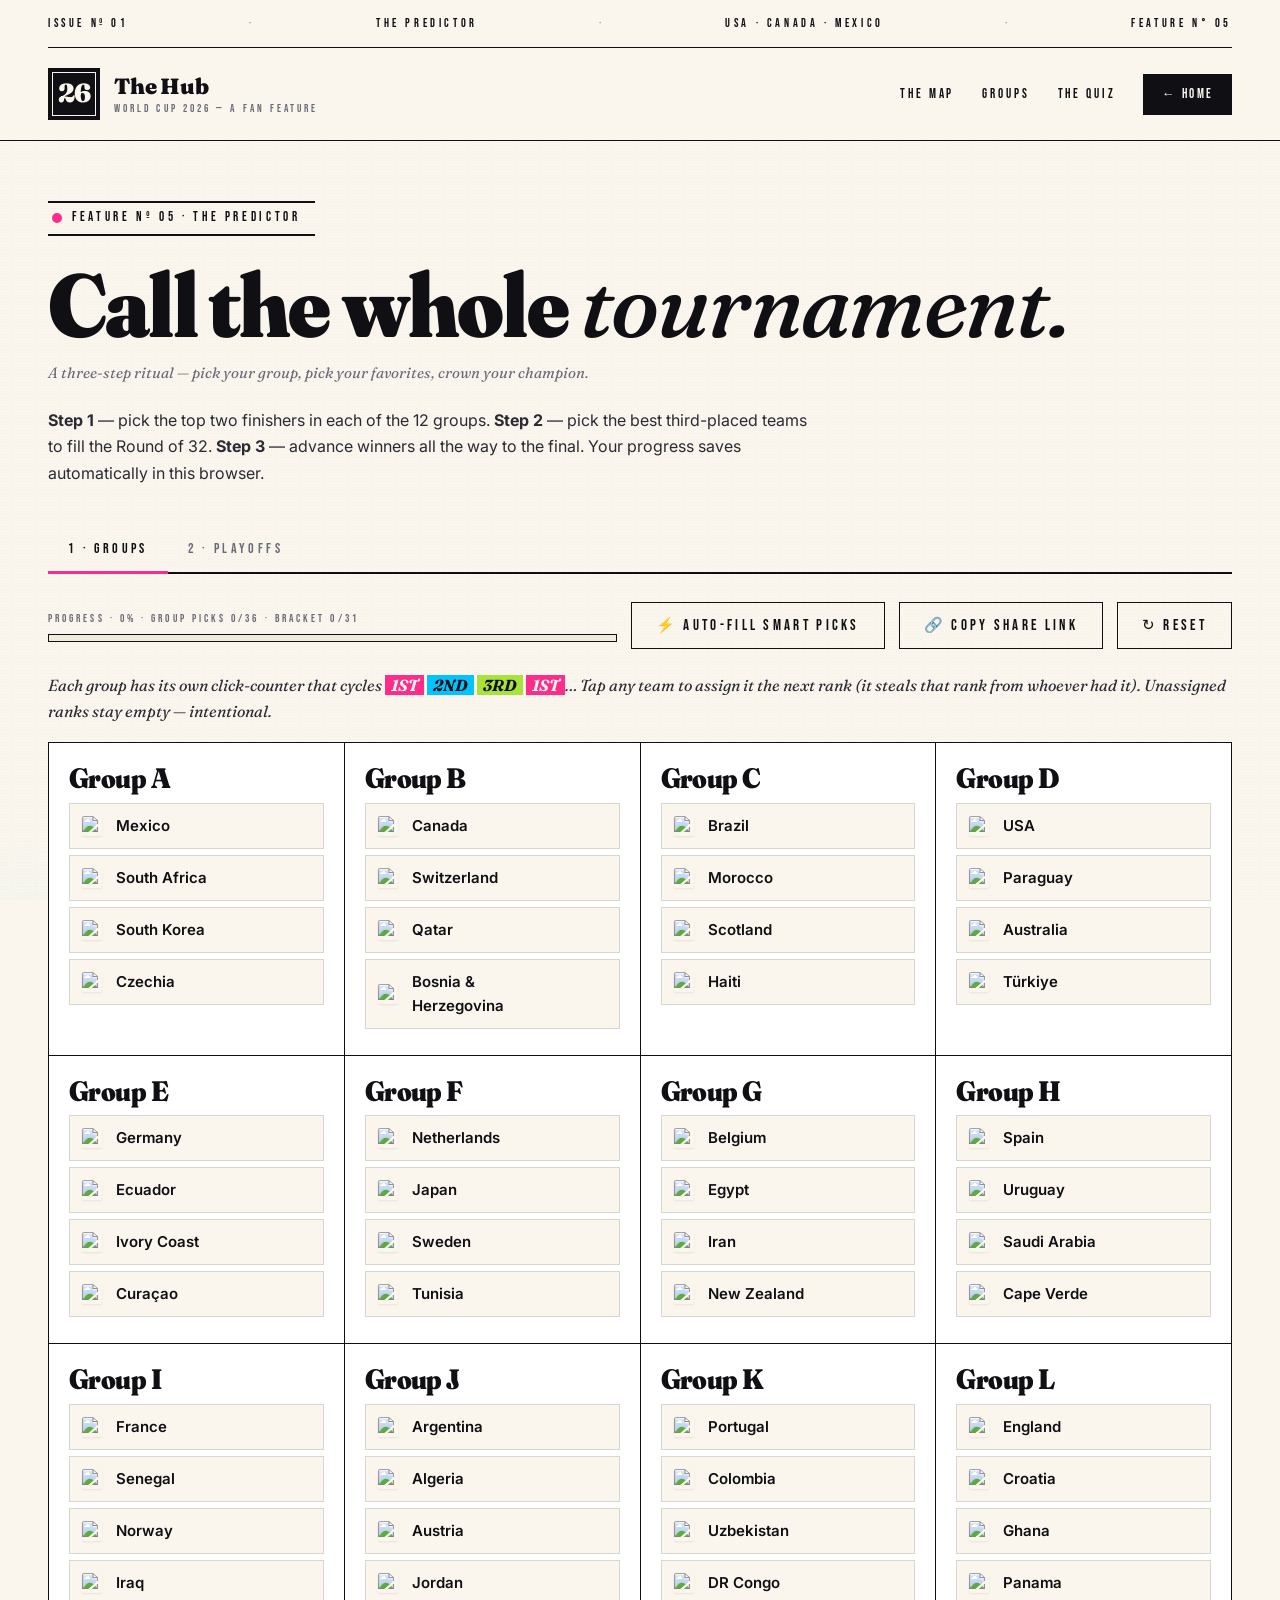
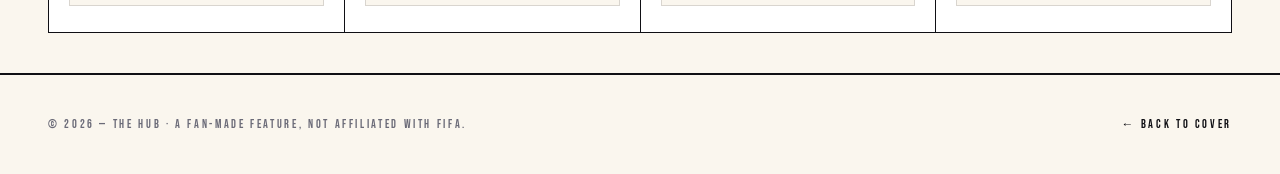
==== commit 68ffdbf4: "feat: editorial magazine redesign (cream + Fraunces) Full visual rebuild following the ESPN x GQ edi" ====
--- a/predict.html
+++ b/predict.html
@@ -6,9 +6,9 @@
   <title>World Cup 2026 Bracket Predictor — Groups & Playoffs</title>
   <meta name="description" content="Free interactive World Cup 2026 bracket predictor. Pick group winners, fill out the playoffs, choose the champion and share your predictions." />
   <meta name="keywords" content="world cup 2026 bracket, world cup 2026 predictor, world cup bracket maker, world cup 2026 playoffs, world cup 2026 winner prediction" />
-  <meta name="theme-color" content="#ff2d8a" />
+  <meta name="theme-color" content="#faf6ee" />
   <link rel="canonical" href="./predict.html" />
-  <link rel="icon" href="data:image/svg+xml,%3Csvg xmlns='http://www.w3.org/2000/svg' viewBox='0 0 100 100'%3E%3Cdefs%3E%3ClinearGradient id='g' x1='0' x2='1' y1='0' y2='1'%3E%3Cstop offset='0' stop-color='%23ff2d8a'/%3E%3Cstop offset='1' stop-color='%2300a3ff'/%3E%3C/linearGradient%3E%3C/defs%3E%3Crect width='100' height='100' rx='22' fill='url(%23g)'/%3E%3Ctext x='50' y='64' text-anchor='middle' font-size='54' font-family='Arial Black,sans-serif' fill='white' font-weight='900'%3E26%3C/text%3E%3C/svg%3E" />
+  <link rel="icon" href="data:image/svg+xml,%3Csvg xmlns='http://www.w3.org/2000/svg' viewBox='0 0 100 100'%3E%3Crect width='100' height='100' rx='0' fill='%230f0f14'/%3E%3Ctext x='50' y='70' text-anchor='middle' font-size='58' font-family='Georgia,serif' font-style='italic' fill='%23faf6ee' font-weight='900'%3E26%3C/text%3E%3C/svg%3E" />
   <link rel="stylesheet" href="./css/styles.css" />
 
   <meta property="og:type" content="website" />
@@ -19,28 +19,41 @@
 <body>
 
 <header class="nav">
-  <div class="container nav-inner">
-    <a href="./" class="brand">
-      <span class="logo" aria-hidden="true">26</span>
-      <span class="brand-text">World Cup 2026 Hub <small>Bracket Predictor</small></span>
-    </a>
-    <nav class="nav-links" aria-label="Primary">
-      <a href="./#cities">Host Cities</a>
-      <a href="./#groups">Groups</a>
-      <a href="./#quiz">Your Team</a>
-      <a href="./" class="nav-cta">← Home</a>
-    </nav>
+  <div class="container">
+    <div class="dateline">
+      <span>Issue Nº 01</span>
+      <span class="sep">·</span>
+      <span class="hide-sm">The Predictor</span>
+      <span class="sep hide-sm">·</span>
+      <span>USA · Canada · Mexico</span>
+      <span class="sep hide-sm">·</span>
+      <span class="hide-sm">Feature N° 05</span>
+    </div>
+    <div class="nav-inner">
+      <a href="./" class="brand">
+        <span class="logo" aria-hidden="true">26</span>
+        <span class="brand-text">The Hub<small>World Cup 2026 — a fan feature</small></span>
+      </a>
+      <nav class="nav-links" aria-label="Primary">
+        <a href="./#map">The Map</a>
+        <a href="./#groups">Groups</a>
+        <a href="./#quiz">The Quiz</a>
+        <a href="./" class="nav-cta">← Home</a>
+      </nav>
+    </div>
   </div>
 </header>
 
 <main>
-  <section style="padding: 50px 0 20px;">
+  <section style="padding: 60px 0 40px; border-top: 0;">
     <div class="container">
-      <h1 style="font-size: clamp(30px, 4vw, 48px); margin: 0 0 10px; font-weight: 900;">Build Your 2026 Bracket</h1>
+      <span class="kicker">Feature Nº 05 · The Predictor</span>
+      <h1 style="font-size: clamp(46px, 7vw, 96px); margin: 6px 0 14px;">Call the whole <em>tournament.</em></h1>
+      <p class="byline" style="font-family: var(--display); font-style: italic; color: var(--muted); font-size: 15px; margin: 0 0 22px;">A three-step ritual — pick your group, pick your favorites, crown your champion.</p>
       <p class="sub" style="max-width: 760px;">
-        Step 1 — pick the top two finishers in each of the 12 groups.
-        Step 2 — pick the best third-placed teams to fill the Round of 32.
-        Step 3 — advance winners all the way to the final. Your progress saves automatically.
+        <strong>Step 1</strong> — pick the top two finishers in each of the 12 groups.
+        <strong>Step 2</strong> — pick the best third-placed teams to fill the Round of 32.
+        <strong>Step 3</strong> — advance winners all the way to the final. Your progress saves automatically in this browser.
       </p>
 
       <div class="tab-bar" role="tablist">
@@ -55,30 +68,35 @@
         </div>
         <button class="btn btn-ghost" id="btn-auto">⚡ Auto-fill smart picks</button>
         <button class="btn btn-ghost" id="btn-share">🔗 Copy share link</button>
-        <button class="btn btn-ghost" id="btn-reset" style="color:#ffb3bd; border-color:#5a2a35;">↻ Reset</button>
+        <button class="btn btn-ghost" id="btn-reset">↻ Reset</button>
       </div>
 
       <!-- ================== GROUPS TAB ================== -->
       <div id="tab-groups">
-        <p style="color: var(--fg-muted); margin: 0 0 14px;">Each group has its own click counter that cycles <strong style="color:var(--pink);">1st</strong> → <strong style="color:var(--blue);">2nd</strong> → <strong style="color:var(--mint);">3rd</strong> → <strong style="color:var(--pink);">1st</strong>…<br>Tap any team to assign it the next rank (it steals that rank from whoever had it). Ranks not currently assigned just stay empty.</p>
+        <p style="color: var(--ink-2); margin: 0 0 18px; font-family: var(--display); font-style: italic;">
+          Each group has its own click-counter that cycles
+          <strong style="background:var(--pink); color:var(--cream); padding: 0 6px;">1ST</strong>
+          <strong style="background:var(--cyan); color:var(--ink); padding: 0 6px;">2ND</strong>
+          <strong style="background:var(--lime); color:var(--ink); padding: 0 6px;">3RD</strong>
+          <strong style="background:var(--pink); color:var(--cream); padding: 0 6px;">1ST</strong>…
+          Tap any team to assign it the next rank (it steals that rank from whoever had it). Unassigned ranks stay empty — intentional.
+        </p>
         <div class="predict-groups" id="predict-groups"></div>
       </div>
 
       <!-- ================== BRACKET TAB ================== -->
       <div id="tab-bracket" class="hidden">
-        <p style="color: var(--fg-muted); margin: 0 0 14px;">Click a team in each match to advance them through the playoffs. Your champion appears below.</p>
+        <p style="color: var(--ink-2); margin: 0 0 14px; font-family: var(--display); font-style: italic;">Click a team in each match to advance them through the playoffs. Your champion appears below.</p>
         <div class="bracket-scroll">
           <div class="bracket" id="bracket"></div>
         </div>
-        <div id="champion-banner" class="hidden" style="margin-top: 28px; text-align:center;
-          padding: 32px; border-radius: var(--radius);
-          background: var(--grad-brand); box-shadow: var(--shadow);">
-          <div style="font-size: 13px; letter-spacing:.3em; text-transform:uppercase; opacity:.85;">🏆 Your predicted champion</div>
-          <div id="champion-flag" style="font-size: 96px; line-height:1; margin: 12px 0;"></div>
-          <div id="champion-name" style="font-size: 36px; font-weight: 900; margin-bottom: 16px;"></div>
-          <div class="quiz-share" style="justify-content:center;">
-            <a id="champion-share-x" class="btn btn-ghost" target="_blank" rel="noopener" style="background: rgba(0,0,0,.3); color:#fff; border-color: rgba(255,255,255,.2);">𝕏 Share my bracket</a>
-            <button class="btn btn-ghost" id="btn-share2" style="background: rgba(0,0,0,.3); color:#fff; border-color: rgba(255,255,255,.2);">🔗 Copy share link</button>
+        <div id="champion-banner" class="hidden" style="margin-top: 36px; text-align:center; padding: 44px 24px;">
+          <span class="kicker">Your Predicted Champion</span>
+          <div id="champion-flag" style="margin: 20px 0 8px;"></div>
+          <div id="champion-name" style="font-family: var(--display); font-weight: 900; font-size: clamp(44px, 6vw, 72px); letter-spacing: -.02em; line-height: 1; margin: 6px 0 22px;"></div>
+          <div class="quiz-share" style="display:flex; justify-content:center; gap: 10px; flex-wrap: wrap;">
+            <a id="champion-share-x" class="btn btn-primary" target="_blank" rel="noopener" style="background: var(--pink); color: #fff; box-shadow: 6px 6px 0 var(--cream);">𝕏 Share my bracket</a>
+            <button class="btn btn-ghost" id="btn-share2" style="color: var(--cream); border-color: var(--cream);">🔗 Copy share link</button>
           </div>
         </div>
       </div>
@@ -88,8 +106,8 @@
 
 <footer>
   <div class="container">
-    <div>© 2026 World Cup 2026 Hub · Fan-made, not affiliated with FIFA.</div>
-    <div><a href="./">← Back to home</a></div>
+    <div>© 2026 — The Hub · a fan-made feature, not affiliated with FIFA.</div>
+    <div><a href="./">← Back to cover</a></div>
   </div>
 </footer>
 
--- a/css/styles.css
+++ b/css/styles.css
@@ -1,515 +1,1300 @@
-/* =========================================================================
-   FIFA World Cup 2026 — official-inspired brand palette.
-   The 2026 identity uses a bold, vibrant, multi-color system: magenta,
-   electric blue, yellow and mint-green, layered over a deep midnight base.
-   ========================================================================= */
+/* =====================================================================
+   World Cup 2026 Hub — Editorial Magazine
+
+   Mood
+   ----
+   Think ESPN x GQ special issue. A cream newsstand magazine that
+   happens to have a live scoreboard and an interactive map embedded
+   into its long-form features. Type leads, photography is full-bleed.
+
+   Design tokens
+   -------------
+   Base     — warm cream           #faf6ee
+   Ink      — near-black display   #0f0f14
+   Muted    — editorial grey       #6b6b78
+   Magenta  — kicker accent        #ff2d8a   (from user references)
+   Lime     — underline accent     #a9e23a   (from boot + sculpture imgs)
+   Cyan     — cool accent          #00c3ff
+   Rouge    — scoreboard accent    #ff1744
+
+   Typography
+   ----------
+   Headlines  — Fraunces (modern-classic serif, SOFT=100 OPSZ=144)
+   Body       — Inter 400/500/700
+   Kickers    — Bebas Neue (uppercase, letter-spaced)
+   Bylines    — Fraunces italic
+   ===================================================================== */
+
+@import url('https://fonts.googleapis.com/css2?family=Bebas+Neue&family=Fraunces:ital,opsz,wght@0,9..144,400;0,9..144,500;0,9..144,700;0,9..144,900;1,9..144,400;1,9..144,700&family=Inter:wght@400;500;600;700;800&display=swap');
+
 :root {
-  --bg:            #05051f;
-  --bg-2:          #0d0d34;
-  --bg-3:          #15154a;
-  --surface:       rgba(255, 255, 255, .04);
-  --surface-2:     rgba(255, 255, 255, .08);
-  --fg:            #f6f7fb;
-  --fg-muted:      #aab0d1;
-
-  /* FIFA 2026 signature palette */
-  --pink:          #ff2d8a;   /* primary brand magenta */
-  --pink-2:        #ff6fb5;
-  --blue:          #00a3ff;   /* electric blue */
-  --blue-2:        #4fd0ff;
-  --yellow:        #ffd100;   /* gold */
-  --yellow-2:      #ffe45c;
-  --mint:          #00e5a0;   /* mint-green */
-  --mint-2:        #55ffc5;
-
-  /* Backwards-compat aliases (code that still references them won't break) */
-  --accent:        var(--pink);
-  --accent-2:      var(--yellow);
-  --accent-3:      var(--blue);
-
-  --border:        rgba(255, 255, 255, .10);
-  --border-soft:   rgba(255, 255, 255, .06);
-
-  --ok:            var(--mint);
-  --radius:        16px;
-  --radius-sm:     10px;
-  --shadow:        0 18px 48px rgba(0, 0, 0, .45);
-  --glow-pink:     0 0 40px rgba(255, 45, 138, .35);
-  --glow-blue:     0 0 40px rgba(0, 163, 255, .35);
-  --maxw:          1200px;
-
-  --grad-brand:    linear-gradient(135deg, var(--pink) 0%, var(--blue) 55%, var(--mint) 100%);
-  --grad-hot:      linear-gradient(135deg, var(--pink) 0%, var(--yellow) 100%);
-  --grad-cool:     linear-gradient(135deg, var(--blue) 0%, var(--mint) 100%);
-}
-
+  --cream:     #faf6ee;
+  --cream-2:   #f1ebdd;
+  --ink:       #0f0f14;
+  --ink-2:     #2a2a34;
+  --muted:     #6b6b78;
+  --line:      #0f0f14;
+  --rule:      rgba(15,15,20,.14);
+  --rule-2:    rgba(15,15,20,.35);
+  --paper:     #fff;
+
+  --pink:      #ff2d8a;
+  --pink-2:    #ff6bb0;
+  --lime:      #a9e23a;
+  --lime-2:    #b7ff3a;
+  --cyan:      #00c3ff;
+  --rouge:     #ff1744;
+  --gold:      #c9a646;
+
+  --radius:    0px;        /* magazine = sharp corners */
+  --radius-soft: 8px;      /* used only for map & interactive panels */
+  --shadow:    0 18px 40px rgba(15,15,20,.12);
+  --shadow-s:  0 6px 16px rgba(15,15,20,.08);
+
+  --display:   'Fraunces', Georgia, 'Times New Roman', serif;
+  --body:      'Inter', system-ui, -apple-system, 'Segoe UI', Roboto, sans-serif;
+  --kicker:    'Bebas Neue', 'Oswald', 'Arial Narrow', sans-serif;
+}
+
+/* ========== Reset / base ========== */
 * { box-sizing: border-box; }
 html, body { margin: 0; padding: 0; }
 html { scroll-behavior: smooth; }
 body {
+  font-family: var(--body);
+  color: var(--ink);
+  background: var(--cream);
+  line-height: 1.6;
+  overflow-x: hidden;
+  -webkit-font-smoothing: antialiased;
+  -moz-osx-font-smoothing: grayscale;
+}
+
+/* Newsprint paper texture — very subtle */
+body::before {
+  content: '';
+  position: fixed; inset: 0;
   background:
-    radial-gradient(1200px 800px at 85% -10%, rgba(255, 45, 138, .22), transparent 60%),
-    radial-gradient(900px 700px at -10% 110%, rgba(0, 163, 255, .22), transparent 55%),
-    radial-gradient(700px 500px at 50% 120%, rgba(0, 229, 160, .15), transparent 60%),
-    var(--bg);
-  color: var(--fg);
-  font-family: "Inter", system-ui, -apple-system, "Segoe UI", Roboto, "Helvetica Neue", Arial, sans-serif;
+    radial-gradient(circle at center, rgba(15,15,20,.025) 0 .7px, transparent 1px) 0 0/3px 3px,
+    radial-gradient(ellipse 60% 30% at 50% -5%, rgba(255, 45, 138, .06), transparent 60%),
+    radial-gradient(ellipse 50% 30% at 10% 110%, rgba(0, 195, 255, .05), transparent 60%);
+  z-index: -1;
+  pointer-events: none;
+}
+
+img { max-width: 100%; display: block; }
+a { color: var(--ink); text-decoration: underline; text-underline-offset: 3px; text-decoration-thickness: 1px; }
+a:hover { color: var(--pink); }
+hr { border: 0; border-top: 1px solid var(--line); margin: 40px 0; }
+strong { font-weight: 700; }
+
+h1, h2, h3, h4 {
+  font-family: var(--display);
+  font-weight: 900;
+  font-variation-settings: "opsz" 144, "SOFT" 50;
+  letter-spacing: -0.02em;
+  line-height: .95;
+  margin: 0 0 .3em;
+  color: var(--ink);
+}
+h1 { font-size: clamp(60px, 10vw, 164px); }
+h2 { font-size: clamp(40px, 7vw, 96px); }
+h3 { font-size: clamp(22px, 2.2vw, 32px); line-height: 1.1; }
+em, .italic { font-family: var(--display); font-style: italic; font-weight: 500; font-variation-settings: "opsz" 24; color: var(--ink); }
+
+.container { width: 100%; max-width: 1240px; padding: 0 28px; margin: 0 auto; }
+@media (max-width: 640px) { .container { padding: 0 18px; } }
+
+/* ========== Flag helper (Twemoji <img>) ========== */
+.flag-img {
+  width: 1.1em; height: 1.1em;
+  object-fit: contain;
+  display: inline-block;
+  vertical-align: -0.18em;
+  border-radius: 2px;
+  box-shadow: 0 1px 2px rgba(0,0,0,.08);
+}
+.flag-img.chip      { width: 28px; height: 28px; vertical-align: middle; border-radius: 3px; }
+.flag-img.quiz-flag { width: 128px; height: 128px; border-radius: 8px; box-shadow: var(--shadow-s); }
+.flag-img.champ-flag{ width: 104px; height: 104px; border-radius: 8px; box-shadow: var(--shadow-s); }
+
+/* ========== Kicker (magazine section tag) ========== */
+.kicker {
+  display: inline-flex; align-items: center; gap: 10px;
+  font-family: var(--kicker);
+  font-size: 13px;
+  letter-spacing: .28em;
+  text-transform: uppercase;
+  color: var(--ink);
+  padding: 4px 0 6px;
+  margin-bottom: 20px;
+  border-top: 2px solid var(--ink);
+  border-bottom: 2px solid var(--ink);
+  padding-left: 4px; padding-right: 14px;
+}
+.kicker::before {
+  content: ''; width: 10px; height: 10px; background: var(--pink); display: inline-block; border-radius: 50%;
+}
+.kicker.cyan::before  { background: var(--cyan); }
+.kicker.lime::before  { background: var(--lime); }
+.kicker.gold::before  { background: var(--gold); }
+.kicker.rouge::before { background: var(--rouge); }
+
+/* Dateline / Issue bar (top of page) */
+.dateline {
+  display: flex; justify-content: space-between; align-items: center;
+  padding: 14px 0;
+  border-bottom: 1px solid var(--line);
+  font-family: var(--kicker);
+  font-size: 12px; letter-spacing: .3em;
+  text-transform: uppercase;
+  color: var(--ink);
+  gap: 14px;
+}
+.dateline .sep { opacity: .4; }
+.dateline span { white-space: nowrap; }
+@media (max-width: 640px) {
+  .dateline { font-size: 10px; letter-spacing: .24em; }
+  .dateline .hide-sm { display: none; }
+}
+
+/* ========== Masthead / nav ========== */
+.nav {
+  position: sticky; top: 0; z-index: 40;
+  background: var(--cream);
+  border-bottom: 1px solid var(--line);
+}
+.nav-inner {
+  display: flex; align-items: center; justify-content: space-between;
+  padding: 20px 0;
+}
+.brand { display: flex; align-items: center; gap: 14px; color: var(--ink); text-decoration: none; }
+.brand:hover { color: var(--ink); }
+.brand .logo {
+  width: 52px; height: 52px;
+  background: var(--ink);
+  color: var(--cream);
+  display: grid; place-items: center;
+  font-family: var(--display);
+  font-weight: 900;
+  font-size: 26px;
+  letter-spacing: -.02em;
+  position: relative;
+}
+.brand .logo::after {
+  content: ''; position: absolute; inset: 4px;
+  border: 1px solid var(--cream);
+}
+.brand-text {
+  font-family: var(--display);
+  font-weight: 900;
+  font-size: 22px;
+  letter-spacing: -.01em;
+  line-height: 1;
+}
+.brand-text small {
+  display: block;
+  font-family: var(--kicker);
+  font-size: 11px;
+  letter-spacing: .28em;
+  color: var(--muted);
+  margin-top: 6px;
+  text-transform: uppercase;
+  font-weight: 400;
+}
+.nav-links { display: flex; align-items: center; gap: 28px; }
+.nav-links a {
+  color: var(--ink);
+  font-family: var(--kicker);
+  font-size: 13px;
+  letter-spacing: .22em;
+  text-transform: uppercase;
+  text-decoration: none;
+  padding: 6px 0;
+  position: relative;
+}
+.nav-links a::after {
+  content: ''; position: absolute;
+  left: 0; right: 100%; bottom: -2px; height: 2px;
+  background: var(--pink);
+  transition: right .2s ease;
+}
+.nav-links a:hover { color: var(--pink); }
+.nav-links a:hover::after { right: 0; }
+.nav-links .nav-cta {
+  background: var(--ink);
+  color: var(--cream);
+  padding: 10px 18px;
+  letter-spacing: .2em;
+}
+.nav-links .nav-cta::after { display: none; }
+.nav-links .nav-cta:hover { background: var(--pink); color: #fff; }
+@media (max-width: 820px) {
+  .brand-text small { display: none; }
+  .nav-links a:not(.nav-cta) { display: none; }
+}
+
+/* ========== Section rhythm ========== */
+main section { padding: 100px 0; border-top: 1px solid var(--line); position: relative; }
+main > section:first-of-type { border-top: 0; }
+
+.sub {
+  max-width: 640px;
+  color: var(--ink-2);
+  font-size: clamp(16px, 1.2vw, 18px);
+  line-height: 1.65;
+  margin: 0 0 40px;
+}
+
+/* ========== Hero (editorial cover) ========== */
+.hero {
+  padding: 50px 0 80px;
+  border-top: 0;
+}
+.hero-grid {
+  display: grid;
+  grid-template-columns: 1.1fr .9fr;
+  gap: 36px;
+  align-items: end;
+}
+@media (max-width: 960px) {
+  .hero-grid { grid-template-columns: 1fr; gap: 26px; }
+}
+.hero-cover {
+  aspect-ratio: 4 / 5;
+  background: var(--ink);
+  background-size: cover;
+  background-position: center;
+  position: relative;
+  overflow: hidden;
+  box-shadow: var(--shadow);
+}
+.hero-cover::after {
+  content: '';
+  position: absolute; inset: 0;
+  background: linear-gradient(180deg, rgba(0,0,0,0) 40%, rgba(0,0,0,.45) 100%);
+  pointer-events: none;
+}
+.hero-cover .overlay {
+  position: absolute; left: 20px; right: 20px; bottom: 18px;
+  z-index: 2; color: #fff;
+  display: flex; justify-content: space-between; align-items: flex-end;
+  font-family: var(--kicker); letter-spacing: .24em; font-size: 11px;
+  text-transform: uppercase;
+}
+.hero-cover .overlay strong { color: var(--lime-2); }
+
+.hero h1 {
+  margin: 0 0 24px;
+  letter-spacing: -.03em;
+}
+.hero h1 .hl {
+  display: inline-block;
+  background: var(--pink); color: var(--cream);
+  padding: 0 .12em;
+  transform: skew(-4deg);
+  font-style: italic;
+}
+.hero h1 .hl em { color: inherit; }
+
+.hero .lead {
+  max-width: 540px;
+  font-size: clamp(17px, 1.4vw, 21px);
   line-height: 1.55;
-  -webkit-font-smoothing: antialiased;
-  min-height: 100vh;
-}
-img, svg { max-width: 100%; display: block; }
-a { color: var(--fg); text-decoration: none; }
-a:hover { color: var(--pink-2); }
-button { font: inherit; cursor: pointer; }
-
-.container { width: 100%; max-width: var(--maxw); margin: 0 auto; padding: 0 20px; }
-
-/* ---------- Nav ---------- */
-.nav {
-  position: sticky; top: 0; z-index: 30;
-  background: rgba(5, 5, 31, .82);
-  backdrop-filter: blur(14px); -webkit-backdrop-filter: blur(14px);
-  border-bottom: 1px solid var(--border-soft);
-}
-.nav-inner { display: flex; align-items: center; justify-content: space-between; height: 66px; }
-.brand { font-weight: 900; letter-spacing: .02em; display: flex; align-items: center; gap: 12px; }
-.brand .logo {
-  width: 34px; height: 34px; border-radius: 10px;
-  background: var(--grad-brand);
-  display: grid; place-items: center; font-size: 15px;
-  box-shadow: 0 0 22px rgba(255, 45, 138, .55);
-  color: #fff;
-}
-.brand-text small { display: block; color: var(--fg-muted); font-weight: 500; font-size: 11px; letter-spacing: .20em; text-transform: uppercase; }
-.nav-links { display: flex; gap: 22px; align-items: center; }
-.nav-links a { color: var(--fg-muted); font-weight: 600; font-size: 14px; }
-.nav-links a.active, .nav-links a:hover { color: var(--fg); }
-.nav-cta {
-  background: var(--grad-hot); color: #fff; padding: 9px 16px; border-radius: 999px;
-  font-weight: 800; font-size: 13px; border: 0; box-shadow: 0 0 18px rgba(255, 45, 138, .4);
-}
-.nav-cta:hover { filter: brightness(1.1); color: #fff; }
-
-@media (max-width: 760px) { .nav-links a:not(.nav-cta) { display: none; } }
-
-/* ---------- Hero ---------- */
-.hero { padding: 80px 0 40px; position: relative; overflow: hidden; }
-.hero h1 {
-  font-size: clamp(38px, 6vw, 78px);
-  line-height: 1.02; margin: 0 0 18px;
-  letter-spacing: -0.02em; font-weight: 900;
-}
-.hero h1 .hl {
-  background: var(--grad-brand); -webkit-background-clip: text; background-clip: text; color: transparent;
-}
-.hero p.lead { font-size: clamp(16px, 1.6vw, 20px); color: var(--fg-muted); max-width: 680px; margin: 0 0 28px; }
-.hero-cta { display: flex; gap: 14px; flex-wrap: wrap; }
-
-/* ---------- Buttons ---------- */
+  color: var(--ink-2);
+  margin: 0 0 28px;
+  font-family: var(--display);
+  font-weight: 500;
+  font-variation-settings: "opsz" 36;
+}
+.hero .byline {
+  font-family: var(--display);
+  font-style: italic;
+  color: var(--muted);
+  font-size: 14px;
+  margin: 0 0 30px;
+}
+.hero-cta {
+  display: flex; flex-wrap: wrap; gap: 12px;
+  margin: 0 0 40px;
+}
+
+/* ---- Scoreboard countdown ---- */
+.countdown-card {
+  display: grid;
+  grid-template-columns: repeat(4, 1fr);
+  gap: 0;
+  max-width: 720px;
+  background: var(--ink);
+  color: var(--cream);
+  border: 1px solid var(--ink);
+}
+.countdown-card .unit {
+  padding: 18px 14px 14px;
+  text-align: center;
+  border-right: 1px solid rgba(255,255,255,.15);
+  position: relative;
+}
+.countdown-card .unit:last-child { border-right: 0; }
+.countdown-card .num {
+  font-family: var(--display);
+  font-weight: 900;
+  font-size: clamp(40px, 6.5vw, 72px);
+  line-height: .9;
+  color: var(--cream);
+  letter-spacing: -.03em;
+  font-variation-settings: "opsz" 144;
+}
+.countdown-card .lbl {
+  display: block;
+  font-family: var(--kicker);
+  font-size: 11px;
+  letter-spacing: .28em;
+  color: var(--lime-2);
+  margin-top: 6px;
+  text-transform: uppercase;
+}
+.countdown-meta {
+  margin: 14px 0 0;
+  font-family: var(--display);
+  font-style: italic;
+  color: var(--muted);
+  font-size: 14px;
+}
+
+/* ---- Stats strip ---- */
+.stats-strip {
+  margin-top: 64px;
+  display: grid;
+  grid-template-columns: repeat(4, 1fr);
+  border-top: 1px solid var(--line);
+  border-bottom: 1px solid var(--line);
+}
+.stats-strip .stat {
+  padding: 22px 18px;
+  border-right: 1px solid var(--line);
+  position: relative;
+}
+.stats-strip .stat:last-child { border-right: 0; }
+.stats-strip .stat b {
+  font-family: var(--display);
+  font-weight: 900;
+  font-size: clamp(38px, 5vw, 64px);
+  line-height: 1;
+  display: block;
+  letter-spacing: -.03em;
+  color: var(--ink);
+}
+.stats-strip .stat span {
+  display: block;
+  font-family: var(--kicker);
+  font-size: 11px;
+  letter-spacing: .28em;
+  color: var(--muted);
+  margin-top: 8px;
+  text-transform: uppercase;
+}
+.stats-strip .stat:nth-child(1) b::after { content: '*'; color: var(--pink); }
+@media (max-width: 600px) {
+  .stats-strip { grid-template-columns: repeat(2, 1fr); }
+  .stats-strip .stat:nth-child(2n) { border-right: 0; }
+  .stats-strip .stat:nth-child(-n+2) { border-bottom: 1px solid var(--line); }
+}
+
+/* ========== Section heading block ========== */
+.section-head {
+  display: grid;
+  grid-template-columns: 1fr 1fr;
+  gap: 40px;
+  align-items: end;
+  margin-bottom: 48px;
+}
+.section-head h2 { margin: 0; }
+.section-head .sub { margin: 0; }
+@media (max-width: 820px) {
+  .section-head { grid-template-columns: 1fr; gap: 14px; }
+}
+
+/* Huge decorative number before each major feature (magazine "N°") */
+.feature-num {
+  font-family: var(--display);
+  font-style: italic;
+  font-weight: 900;
+  font-size: clamp(40px, 5vw, 64px);
+  color: var(--pink);
+  line-height: 1;
+  margin: 0 0 8px;
+  letter-spacing: -.03em;
+}
+.feature-num::before { content: 'Nº '; font-style: normal; color: var(--ink); }
+
+/* ========== Buttons ========== */
 .btn {
-  display: inline-flex; align-items: center; gap: 8px;
-  padding: 14px 22px; border-radius: 999px; border: 0;
-  font-weight: 700; font-size: 15px;
-  transition: transform .18s, filter .18s, box-shadow .18s, background .18s;
-  color: #fff;
+  display: inline-flex; align-items: center; justify-content: center;
+  gap: 8px;
+  padding: 15px 24px;
+  border-radius: 0;
+  font-family: var(--kicker);
+  font-size: 15px;
+  letter-spacing: .22em;
+  text-transform: uppercase;
+  font-weight: 400;
+  cursor: pointer;
+  border: 0;
+  transition: transform .15s ease, background .15s ease, color .15s ease, box-shadow .15s ease;
   text-decoration: none;
-}
-.btn:hover { transform: translateY(-1px); }
+  line-height: 1;
+}
 .btn-primary {
-  background: var(--grad-hot);
-  box-shadow: 0 10px 30px rgba(255, 45, 138, .4);
-}
-.btn-primary:hover { filter: brightness(1.08); color: #fff; }
-.btn-ghost { background: rgba(255, 255, 255, .06); border: 1px solid var(--border); color: var(--fg); }
-.btn-ghost:hover { background: rgba(255, 255, 255, .12); color: var(--fg); }
+  background: var(--ink);
+  color: var(--cream);
+  box-shadow: 6px 6px 0 var(--pink);
+}
+.btn-primary:hover {
+  transform: translate(-2px, -2px);
+  box-shadow: 8px 8px 0 var(--pink);
+  background: var(--ink);
+  color: var(--cream);
+}
+.btn-ghost {
+  background: transparent;
+  color: var(--ink);
+  border: 1px solid var(--line);
+}
+.btn-ghost:hover { background: var(--ink); color: var(--cream); }
 .btn-outline {
-  background: transparent; border: 1px solid var(--pink); color: var(--pink-2);
-}
-.btn-outline:hover { background: rgba(255, 45, 138, .12); color: #fff; }
-
-/* ---------- Countdown ---------- */
-.countdown-card {
-  margin-top: 40px; display: grid; grid-template-columns: repeat(4, 1fr); gap: 12px;
-  background:
-    linear-gradient(145deg, rgba(255, 45, 138, .18), rgba(0, 163, 255, .18));
-  border: 1px solid var(--border); border-radius: var(--radius); padding: 18px;
-  box-shadow: var(--shadow); max-width: 640px;
-  position: relative; overflow: hidden;
-}
-.countdown-card::before {
-  content: ""; position: absolute; inset: 0;
-  background: radial-gradient(400px 200px at 20% 0%, rgba(255, 209, 0, .25), transparent 70%);
-  pointer-events: none;
-}
-.countdown-card .unit {
-  text-align: center; background: rgba(5, 5, 31, .5); border-radius: var(--radius-sm); padding: 14px 6px;
-  position: relative;
-}
-.countdown-card .num {
-  font-size: clamp(30px, 4vw, 48px); font-weight: 900; font-variant-numeric: tabular-nums; line-height: 1;
-  background: var(--grad-brand); -webkit-background-clip: text; background-clip: text; color: transparent;
-}
-.countdown-card .lbl { display: block; margin-top: 6px; font-size: 11px; letter-spacing: .2em; text-transform: uppercase; color: var(--fg-muted); }
-.countdown-meta { color: var(--fg-muted); font-size: 13px; margin-top: 12px; }
-
-/* ---------- Sections ---------- */
-section { padding: 80px 0; }
-section h2 {
-  font-size: clamp(28px, 3.6vw, 44px); margin: 0 0 10px; letter-spacing: -0.01em; font-weight: 900;
-}
-section h2 .accent {
-  background: var(--grad-hot); -webkit-background-clip: text; background-clip: text; color: transparent;
-}
-section .sub { color: var(--fg-muted); margin: 0 0 36px; max-width: 760px; font-size: 16px; }
-
-/* ---------- Quick stats ---------- */
-.stats-strip {
-  display: grid; grid-template-columns: repeat(4, 1fr); gap: 16px; margin-top: 40px;
-}
-.stat {
-  background: var(--surface); border: 1px solid var(--border); border-radius: var(--radius);
-  padding: 20px; text-align: center;
-  transition: transform .2s, border-color .2s;
-}
-.stat:hover { transform: translateY(-2px); border-color: rgba(255, 45, 138, .5); }
-.stat b {
-  display: block; font-size: 30px; font-weight: 900;
-  background: var(--grad-brand); -webkit-background-clip: text; background-clip: text; color: transparent;
-}
-.stat span { font-size: 11px; letter-spacing: .18em; text-transform: uppercase; color: var(--fg-muted); }
-@media (max-width: 720px) { .stats-strip { grid-template-columns: repeat(2, 1fr); } }
-
-/* =========================================================================
-   HOST-CITY MAP  (Leaflet + Team-Path)
-   ========================================================================= */
+  background: transparent;
+  color: var(--ink);
+  border: 2px solid var(--ink);
+  padding: 13px 22px;
+  position: relative;
+}
+.btn-outline:hover { background: var(--lime); color: var(--ink); border-color: var(--ink); }
+
+/* ========== Team-path / map ========== */
 .team-path-wrap {
-  display: grid; grid-template-columns: 1fr 340px; gap: 24px; align-items: stretch;
+  display: grid; grid-template-columns: 1fr 340px;
+  gap: 32px; align-items: stretch;
 }
 @media (max-width: 960px) { .team-path-wrap { grid-template-columns: 1fr; } }
 
 .map-card {
-  background: var(--bg-2); border: 1px solid var(--border); border-radius: var(--radius);
-  padding: 10px; position: relative; height: 520px; overflow: hidden;
+  position: relative;
+  background: var(--paper);
+  border: 1px solid var(--line);
   box-shadow: var(--shadow);
-}
-#leaflet-map { position: absolute; inset: 10px; border-radius: 12px; }
-
-/* Leaflet tile recoloring for dark theme */
-.leaflet-container { background: #0d0d34 !important; font-family: inherit; outline: none; }
-.leaflet-tile {
-  filter: invert(1) hue-rotate(180deg) brightness(.9) contrast(1.05) saturate(.85);
-}
-.leaflet-control-attribution {
-  background: rgba(5, 5, 31, .7) !important; color: var(--fg-muted) !important;
-  font-size: 10px !important; border-radius: 6px;
-}
-.leaflet-control-attribution a { color: var(--blue-2) !important; }
-.leaflet-control-zoom a {
-  background: rgba(5, 5, 31, .92) !important; color: #fff !important;
-  border: 1px solid var(--border) !important;
-}
-.leaflet-control-zoom a:hover { background: var(--pink) !important; }
-
+  min-height: 580px;
+  overflow: hidden;
+  border-radius: var(--radius-soft);
+}
+#leaflet-map {
+  height: 580px;
+  width: 100%;
+  background: var(--cream-2);
+}
 .map-legend {
-  position: absolute; bottom: 18px; left: 22px; z-index: 5;
-  font-size: 11px; color: var(--fg-muted); display: flex; gap: 14px;
-  background: rgba(5, 5, 31, .75); padding: 6px 12px; border-radius: 999px;
-  backdrop-filter: blur(6px);
-}
-.map-legend .dot { display: inline-block; width: 10px; height: 10px; border-radius: 50%; margin-right: 5px; vertical-align: middle; }
-
-/* Team-selector side panel */
-.team-panel {
-  background: var(--bg-2); border: 1px solid var(--border); border-radius: var(--radius);
-  padding: 20px; display: flex; flex-direction: column;
-  min-height: 520px;
-}
-.team-panel h3 { margin: 0 0 10px; font-size: 14px; letter-spacing: .14em; text-transform: uppercase; color: var(--fg-muted); font-weight: 700; }
-.team-search {
-  width: 100%; padding: 10px 14px; border-radius: 999px; border: 1px solid var(--border);
-  background: var(--bg-3); color: var(--fg); font-size: 14px; margin-bottom: 12px;
-}
-.team-search:focus { outline: none; border-color: var(--pink); box-shadow: 0 0 0 3px rgba(255, 45, 138, .2); }
-.team-flag-grid {
-  display: grid; grid-template-columns: repeat(6, 1fr); gap: 6px;
-  overflow-y: auto; padding-right: 4px; max-height: 360px;
-}
-.team-flag-grid button {
-  aspect-ratio: 1; border-radius: 10px; border: 1px solid var(--border-soft);
-  background: var(--bg-3); display: grid; place-items: center;
-  font-size: 22px; line-height: 1; padding: 0;
-  transition: transform .12s, border-color .12s, background .12s;
-  color: #fff;
-}
-.team-flag-grid button:hover { transform: translateY(-2px); border-color: var(--pink); }
-.team-flag-grid button.active {
-  background: var(--grad-hot); border-color: transparent;
-  box-shadow: 0 0 18px rgba(255, 45, 138, .5);
-}
-.team-selected-chip {
-  margin-top: 14px; padding: 12px 14px; border-radius: var(--radius-sm);
-  background: var(--bg-3); border: 1px solid var(--border);
-  display: flex; align-items: center; gap: 10px;
-}
-.team-selected-chip .flag { font-size: 24px; }
-.team-selected-chip .name { font-weight: 700; }
-.team-selected-chip .route { margin-left: auto; font-size: 11px; color: var(--fg-muted); letter-spacing: .1em; text-transform: uppercase; }
-
-/* Leaflet marker-dot styles */
+  position: absolute; left: 14px; bottom: 14px;
+  display: flex; gap: 16px;
+  background: var(--cream);
+  padding: 10px 16px;
+  border: 1px solid var(--line);
+  font-family: var(--kicker);
+  font-size: 11px; letter-spacing: .22em;
+  color: var(--ink);
+  z-index: 500;
+  text-transform: uppercase;
+}
+.map-legend .dot {
+  display: inline-block; width: 10px; height: 10px; border-radius: 50%;
+  margin-right: 6px; vertical-align: middle;
+}
+
+/* Leaflet marker */
 .stadium-marker {
   width: 18px; height: 18px; border-radius: 50%;
-  background: rgba(170, 176, 209, .35); border: 2px solid rgba(255,255,255,.4);
-  box-shadow: 0 0 0 0 rgba(255, 45, 138, 0);
-  transition: all .3s;
+  background: #b6b8c0;
+  border: 2px solid var(--ink);
+  box-shadow: var(--shadow-s);
+  transition: transform .2s ease, background .2s ease, box-shadow .2s ease;
+}
+.stadium-marker.final {
+  background: var(--gold);
+  box-shadow: 0 0 0 4px rgba(201, 166, 70, .28), 0 0 22px rgba(201, 166, 70, .45);
+  animation: final-pulse 2.4s infinite;
 }
 .stadium-marker.active {
-  background: var(--pink); border-color: #fff;
-  box-shadow: 0 0 0 6px rgba(255, 45, 138, .25), 0 0 20px rgba(255, 45, 138, .7);
-  animation: pulse 2s infinite;
-}
-.stadium-marker.final {
-  background: var(--yellow); border-color: #fff;
-  box-shadow: 0 0 22px rgba(255, 209, 0, .8);
-}
-@keyframes pulse {
-  0%, 100% { box-shadow: 0 0 0 6px rgba(255, 45, 138, .25), 0 0 20px rgba(255, 45, 138, .7); }
-  50%      { box-shadow: 0 0 0 12px rgba(255, 45, 138, .08), 0 0 26px rgba(255, 45, 138, .9); }
-}
-
-/* Leaflet popup redesign */
+  background: var(--pink);
+  transform: scale(1.25);
+  box-shadow: 0 0 0 6px rgba(255, 45, 138, .18), 0 0 24px rgba(255, 45, 138, .45);
+  animation: active-pulse 1.6s infinite;
+}
+@keyframes final-pulse {
+  0%,100% { box-shadow: 0 0 0 4px rgba(201, 166, 70, .28), 0 0 22px rgba(201, 166, 70, .45); }
+  50%     { box-shadow: 0 0 0 8px rgba(201, 166, 70, .14), 0 0 30px rgba(201, 166, 70, .65); }
+}
+@keyframes active-pulse {
+  0%,100% { box-shadow: 0 0 0 6px rgba(255, 45, 138, .18), 0 0 24px rgba(255, 45, 138, .45); }
+  50%     { box-shadow: 0 0 0 10px rgba(255, 45, 138, .08), 0 0 34px rgba(255, 45, 138, .6); }
+}
+
+/* Leaflet popup restyle (cream editorial) */
 .leaflet-popup-content-wrapper {
-  background: var(--bg-3) !important; color: var(--fg) !important;
-  border: 1px solid var(--border); border-radius: 14px !important;
-  padding: 0 !important; overflow: hidden;
-  box-shadow: 0 20px 40px rgba(0, 0, 0, .5);
-}
+  background: var(--cream) !important;
+  color: var(--ink) !important;
+  border: 1px solid var(--line) !important;
+  border-radius: 6px !important;
+  box-shadow: var(--shadow) !important;
+  padding: 0 !important;
+}
+.leaflet-popup-tip { background: var(--cream) !important; border: 1px solid var(--line) !important; }
+.leaflet-popup-close-button { color: var(--muted) !important; }
 .leaflet-popup-content { margin: 0 !important; width: 260px !important; }
-.leaflet-popup-tip { background: var(--bg-3) !important; }
-.leaflet-popup-close-button { color: var(--fg-muted) !important; padding: 6px 10px !important; font-size: 20px !important; }
 .stadium-popup-hdr {
-  padding: 14px 16px 8px; background: var(--grad-cool); color: #021021;
-}
-.stadium-popup-hdr .city { font-size: 18px; font-weight: 900; letter-spacing: -0.01em; }
-.stadium-popup-hdr .country-line { font-size: 11px; letter-spacing: .18em; text-transform: uppercase; opacity: .75; margin-top: 2px; }
-.stadium-popup-body { padding: 12px 16px 16px; }
-.stadium-popup-body .row { display: flex; justify-content: space-between; padding: 6px 0; font-size: 13px; border-top: 1px solid var(--border-soft); }
-.stadium-popup-body .row:first-child { border-top: 0; }
-.stadium-popup-body .row b { color: var(--fg-muted); font-weight: 500; }
-
-/* ---------- Groups ---------- */
-.groups-grid { display: grid; grid-template-columns: repeat(4, 1fr); gap: 16px; }
-@media (max-width: 900px) { .groups-grid { grid-template-columns: repeat(2, 1fr); } }
-@media (max-width: 560px) { .groups-grid { grid-template-columns: 1fr; } }
+  background: var(--ink);
+  color: var(--cream);
+  padding: 12px 16px;
+  border-radius: 6px 6px 0 0;
+  border-bottom: 2px solid var(--pink);
+}
+.stadium-popup-hdr .city {
+  font-family: var(--display);
+  font-weight: 900;
+  font-size: 22px;
+  line-height: 1.05;
+  color: var(--cream);
+  display: flex; align-items: center; gap: 8px;
+}
+.stadium-popup-hdr .city .flag-img { width: 22px; height: 22px; }
+.stadium-popup-hdr .country-line {
+  color: var(--lime-2);
+  font-family: var(--kicker);
+  font-size: 11px;
+  letter-spacing: .22em;
+  margin-top: 6px;
+  text-transform: uppercase;
+}
+.stadium-popup-body {
+  padding: 14px 16px;
+  font-size: 14px;
+  background: var(--cream);
+  color: var(--ink);
+}
+.stadium-popup-body .row {
+  display: grid;
+  grid-template-columns: 88px 1fr;
+  gap: 8px;
+  padding: 5px 0;
+  border-bottom: 1px dashed var(--rule);
+}
+.stadium-popup-body .row:last-child { border-bottom: none; }
+.stadium-popup-body .row b {
+  font-family: var(--kicker);
+  letter-spacing: .18em;
+  color: var(--muted);
+  font-size: 11px;
+  text-transform: uppercase;
+  font-weight: 400;
+}
+
+.leaflet-overlay-pane path {
+  filter: drop-shadow(0 0 10px rgba(255, 45, 138, .35));
+}
+
+/* Team selector panel */
+.team-panel {
+  background: var(--paper);
+  border: 1px solid var(--line);
+  padding: 24px;
+  display: flex; flex-direction: column;
+  box-shadow: var(--shadow-s);
+  position: relative;
+  border-radius: var(--radius-soft);
+}
+.team-panel h3 {
+  font-size: 24px;
+  letter-spacing: -.01em;
+  margin: 0 0 14px;
+  color: var(--ink);
+}
+.team-panel h3::before {
+  content: 'Nº 02 — '; font-family: var(--display); font-style: italic; color: var(--pink); font-weight: 500;
+}
+.team-search {
+  width: 100%;
+  background: var(--cream);
+  border: 1px solid var(--line);
+  color: var(--ink);
+  padding: 12px 14px;
+  border-radius: 0;
+  font-size: 14px;
+  font-family: var(--body);
+  margin-bottom: 16px;
+}
+.team-search:focus {
+  outline: none;
+  border-color: var(--pink);
+  box-shadow: 0 0 0 3px rgba(255,45,138,.18);
+}
+.team-flag-grid {
+  display: grid;
+  grid-template-columns: repeat(auto-fill, minmax(48px, 1fr));
+  gap: 6px;
+  max-height: 380px;
+  overflow-y: auto;
+  padding: 2px 2px 12px;
+}
+.team-flag-grid::-webkit-scrollbar { width: 6px; }
+.team-flag-grid::-webkit-scrollbar-thumb { background: var(--rule-2); }
+.team-flag-grid button {
+  aspect-ratio: 1 / 1;
+  padding: 0;
+  border: 1px solid var(--rule);
+  background: var(--cream);
+  border-radius: 3px;
+  cursor: pointer;
+  transition: transform .12s ease, border-color .12s ease, background .12s ease;
+  display: grid; place-items: center;
+  overflow: hidden;
+}
+.team-flag-grid button .flag-img {
+  width: 76%; height: 76%;
+  border-radius: 3px;
+}
+.team-flag-grid button:hover {
+  border-color: var(--pink);
+  transform: translateY(-1px);
+  background: #fff;
+}
+.team-flag-grid button.active {
+  border-color: var(--ink);
+  background: var(--lime);
+  box-shadow: 3px 3px 0 var(--ink);
+}
+.team-selected-chip {
+  margin-top: 18px;
+  padding: 14px;
+  background: var(--ink);
+  color: var(--cream);
+  display: grid;
+  grid-template-columns: auto 1fr auto;
+  gap: 12px;
+  align-items: center;
+  position: relative;
+}
+.team-selected-chip::before {
+  content: ''; position: absolute; top: 0; left: 0; width: 6px; height: 100%;
+  background: var(--pink);
+}
+.team-selected-chip .flag { font-size: 28px; }
+.team-selected-chip .name {
+  font-family: var(--display);
+  font-weight: 900;
+  font-size: 22px;
+  letter-spacing: -.01em;
+  color: var(--cream);
+}
+.team-selected-chip .route {
+  font-family: var(--kicker);
+  font-size: 11px;
+  letter-spacing: .22em;
+  color: var(--lime-2);
+  text-transform: uppercase;
+}
+
+/* ========== Photo strip between sections ========== */
+.photo-strip {
+  height: 420px;
+  background-size: cover;
+  background-position: center;
+  background-attachment: fixed;
+  position: relative;
+  border-top: 1px solid var(--line);
+  border-bottom: 1px solid var(--line);
+}
+.photo-strip .caption {
+  position: absolute; left: 28px; bottom: 22px;
+  color: var(--cream);
+  font-family: var(--kicker);
+  font-size: 12px;
+  letter-spacing: .28em;
+  text-transform: uppercase;
+  text-shadow: 0 2px 12px rgba(0,0,0,.6);
+}
+.photo-strip .caption strong { color: var(--lime-2); }
+.photo-strip .pull {
+  position: absolute; top: 50%; left: 50%;
+  transform: translate(-50%, -50%);
+  width: min(780px, 86%);
+  text-align: center;
+  color: #fff;
+  font-family: var(--display);
+  font-style: italic;
+  font-weight: 500;
+  font-variation-settings: "opsz" 96;
+  font-size: clamp(28px, 4.5vw, 56px);
+  line-height: 1.1;
+  text-shadow: 0 4px 32px rgba(0,0,0,.5);
+}
+.photo-strip .pull .hl {
+  background: var(--pink); color: var(--cream);
+  padding: 0 .18em;
+  font-style: normal;
+}
+@media (max-width: 720px) {
+  .photo-strip { background-attachment: scroll; height: 360px; }
+  .photo-strip .pull { font-size: 28px; }
+}
+
+/* ========== Groups grid ========== */
+.groups-grid {
+  display: grid;
+  grid-template-columns: repeat(auto-fill, minmax(260px, 1fr));
+  gap: 0;
+  border-top: 1px solid var(--line);
+  border-left: 1px solid var(--line);
+}
 .group-card {
-  background: var(--surface); border: 1px solid var(--border); border-radius: var(--radius);
-  padding: 18px;
-  transition: transform .2s, border-color .2s, box-shadow .2s;
-}
-.group-card:hover { transform: translateY(-2px); border-color: rgba(0, 163, 255, .5); box-shadow: 0 10px 30px rgba(0, 163, 255, .1); }
+  background: var(--paper);
+  padding: 22px;
+  border-right: 1px solid var(--line);
+  border-bottom: 1px solid var(--line);
+  position: relative;
+  transition: background .15s ease;
+}
+.group-card:hover { background: var(--cream-2); }
 .group-card h3 {
-  margin: 0 0 12px; font-size: 12px; letter-spacing: .2em; text-transform: uppercase;
-  color: var(--fg-muted); display: flex; align-items: center; gap: 10px; font-weight: 700;
-}
-.group-card h3 .pill {
-  display: inline-grid; place-items: center;
-  width: 32px; height: 32px; border-radius: 10px;
-  background: var(--grad-hot); color: #fff; font-weight: 900;
-  letter-spacing: 0; font-size: 14px;
-  box-shadow: 0 0 14px rgba(255, 45, 138, .4);
-}
-.team-row { display: flex; align-items: center; gap: 10px; padding: 9px 0; border-top: 1px solid var(--border-soft); font-size: 14px; }
-.team-row:first-of-type { border-top: 0; }
-.team-row .f { font-size: 22px; width: 28px; text-align: center; }
-
-/* ---------- Quiz ---------- */
+  margin: 0 0 14px;
+  display: flex; align-items: baseline; gap: 12px;
+  font-family: var(--display);
+  font-weight: 900;
+  font-size: 26px;
+  letter-spacing: -.01em;
+  color: var(--ink);
+  text-transform: none;
+}
+.group-card .pill {
+  font-family: var(--display);
+  font-weight: 900;
+  font-size: 44px;
+  color: var(--pink);
+  line-height: 1;
+  margin-right: 2px;
+}
+.group-card h3 em {
+  font-family: var(--display);
+  font-style: italic;
+  font-weight: 500;
+  color: var(--muted);
+  font-size: 14px;
+  letter-spacing: .2em;
+  text-transform: uppercase;
+  margin-left: auto;
+}
+.team-row {
+  display: grid;
+  grid-template-columns: 28px 1fr;
+  gap: 12px; align-items: center;
+  padding: 9px 0;
+  border-bottom: 1px dashed var(--rule);
+  font-size: 15px;
+}
+.team-row:last-child { border-bottom: none; }
+.team-row .flag-img { width: 22px; height: 22px; }
+.team-row span:last-child {
+  font-weight: 600;
+  color: var(--ink);
+}
+
+/* ========== Poster generator ========== */
+.poster-wrap {
+  display: grid;
+  grid-template-columns: 380px 1fr;
+  gap: 32px;
+  align-items: start;
+}
+@media (max-width: 960px) { .poster-wrap { grid-template-columns: 1fr; } }
+
+.poster-form {
+  background: var(--paper);
+  border: 1px solid var(--line);
+  padding: 28px;
+  display: flex; flex-direction: column; gap: 20px;
+  box-shadow: var(--shadow-s);
+  position: relative;
+}
+.poster-form::before {
+  content: 'Nº 03'; position: absolute; top: -14px; left: 20px;
+  background: var(--pink); color: var(--cream);
+  font-family: var(--kicker);
+  font-size: 12px;
+  letter-spacing: .28em;
+  padding: 4px 10px;
+  text-transform: uppercase;
+}
+.poster-form label {
+  display: block;
+  font-family: var(--kicker);
+  font-size: 12px;
+  letter-spacing: .28em;
+  color: var(--ink);
+  margin-bottom: 8px;
+  text-transform: uppercase;
+}
+.poster-form input[type="text"] {
+  width: 100%;
+  background: var(--cream);
+  color: var(--ink);
+  border: 1px solid var(--line);
+  border-radius: 0;
+  padding: 14px 16px;
+  font-size: 18px;
+  font-family: var(--display);
+  font-weight: 700;
+  text-transform: uppercase;
+  letter-spacing: -.01em;
+}
+.poster-form input[type="text"]:focus {
+  outline: none;
+  border-color: var(--pink);
+  box-shadow: 0 0 0 3px rgba(255,45,138,.18);
+}
+.poster-form .counter {
+  text-align: right;
+  font-family: var(--kicker);
+  font-size: 11px;
+  letter-spacing: .26em;
+  color: var(--muted);
+  margin-top: 4px;
+}
+.bg-options {
+  display: grid;
+  grid-template-columns: repeat(4, 1fr);
+  gap: 8px;
+}
+.bg-options button {
+  aspect-ratio: 3 / 4;
+  border: 2px solid transparent;
+  background-size: cover;
+  background-position: center;
+  border-radius: 0;
+  cursor: pointer;
+  padding: 0;
+  transition: border-color .15s ease, transform .15s ease;
+}
+.bg-options button:hover { transform: translateY(-2px); border-color: var(--pink); }
+.bg-options button.active { border-color: var(--ink); box-shadow: 4px 4px 0 var(--pink); }
+
+.poster-canvas-wrap {
+  background: var(--cream-2);
+  border: 1px solid var(--line);
+  padding: 22px;
+  min-height: 420px;
+  display: flex; flex-direction: column;
+  align-items: center; justify-content: center;
+  box-shadow: var(--shadow-s);
+}
+.poster-placeholder {
+  text-align: center;
+  color: var(--muted);
+  font-family: var(--display);
+  font-style: italic;
+  padding: 60px 20px;
+  font-size: 17px;
+}
+#poster-canvas {
+  max-width: 100%;
+  height: auto;
+  box-shadow: var(--shadow);
+}
+.poster-actions {
+  margin-top: 18px;
+  display: flex;
+  justify-content: center;
+}
+.hidden { display: none !important; }
+
+/* ========== Quiz ========== */
 .quiz {
-  background: linear-gradient(145deg, rgba(255, 45, 138, .10), rgba(0, 163, 255, .10));
-  border: 1px solid var(--border); border-radius: var(--radius); padding: 32px;
-  position: relative; overflow: hidden;
+  max-width: 820px;
+  background: var(--paper);
+  border: 1px solid var(--line);
+  padding: 40px;
+  box-shadow: var(--shadow-s);
+  position: relative;
 }
 .quiz::before {
-  content: ""; position: absolute; top: -40%; right: -20%;
-  width: 60%; aspect-ratio: 1; border-radius: 50%;
-  background: radial-gradient(circle, rgba(255, 209, 0, .2), transparent 70%);
+  content: 'Nº 04 — The Quiz'; position: absolute; top: -14px; left: 24px;
+  background: var(--cyan); color: var(--ink);
+  font-family: var(--kicker);
+  font-size: 12px;
+  letter-spacing: .28em;
+  padding: 4px 12px;
+  text-transform: uppercase;
+}
+.quiz .q {
+  font-family: var(--display);
+  font-weight: 900;
+  font-size: clamp(28px, 3.2vw, 40px);
+  letter-spacing: -.02em;
+  margin: 0 0 24px;
+  color: var(--ink);
+  line-height: 1.1;
+}
+.quiz .opts { display: grid; gap: 10px; }
+.quiz .opts button {
+  padding: 16px 20px;
+  background: var(--cream);
+  color: var(--ink);
+  border: 1px solid var(--line);
+  border-radius: 0;
+  font-size: 16px;
+  text-align: left;
+  cursor: pointer;
+  font-family: var(--body);
+  font-weight: 500;
+  transition: background .15s ease, transform .15s ease, color .15s ease;
+  position: relative;
+}
+.quiz .opts button::before {
+  content: '→'; margin-right: 12px; color: var(--pink); font-weight: 700;
+  transition: margin-right .15s ease;
+}
+.quiz .opts button:hover {
+  background: var(--ink);
+  color: var(--cream);
+  transform: translateX(2px);
+}
+.quiz .opts button:hover::before { color: var(--lime-2); margin-right: 14px; }
+.quiz .progress {
+  font-family: var(--kicker);
+  font-size: 11px;
+  letter-spacing: .28em;
+  color: var(--muted);
+  margin-bottom: 14px;
+  text-transform: uppercase;
+}
+.quiz-result {
+  text-align: center;
+}
+.quiz-result .flag {
+  margin: 10px 0 18px;
+  display: inline-block;
+}
+.quiz-result h3 {
+  font-size: clamp(34px, 4.6vw, 56px);
+  color: var(--ink);
+  margin-bottom: 16px;
+}
+.quiz-result h3 em {
+  color: var(--pink);
+  font-style: italic;
+  font-weight: 900;
+}
+.quiz-result .why {
+  color: var(--ink-2);
+  font-family: var(--display);
+  font-size: 17px;
+  font-style: italic;
+  margin-bottom: 26px;
+  font-variation-settings: "opsz" 36;
+}
+.quiz-result .share { display: flex; gap: 10px; justify-content: center; flex-wrap: wrap; }
+
+/* ========== CTA band (editorial broadsheet) ========== */
+.cta-band {
+  padding: 72px 40px;
+  background: var(--ink);
+  color: var(--cream);
+  text-align: center;
+  position: relative;
+  overflow: hidden;
+  border-top: 4px solid var(--pink);
+}
+.cta-band::after {
+  content: '';
+  position: absolute; inset: 0;
+  background: radial-gradient(circle, rgba(255,255,255,.05) 0 1px, transparent 1.5px) 0 0/18px 18px;
   pointer-events: none;
-}
-.quiz-q { font-size: 22px; font-weight: 800; margin: 0 0 20px; letter-spacing: -0.01em; }
-.quiz-options { display: grid; grid-template-columns: repeat(2, 1fr); gap: 10px; }
-@media (max-width: 560px) { .quiz-options { grid-template-columns: 1fr; } }
-.quiz-opt {
-  text-align: left; background: var(--bg-3); border: 1px solid var(--border); color: var(--fg);
-  padding: 14px 16px; border-radius: var(--radius-sm); font-size: 14px;
-  transition: background .15s, border-color .15s, transform .1s;
+  opacity: .8;
+}
+.cta-band .kicker {
+  border-color: var(--cream);
+  color: var(--cream);
+  background: transparent;
+  padding: 2px 10px;
+}
+.cta-band .kicker::before { background: var(--lime); }
+.cta-band h2 {
+  color: var(--cream);
+  font-size: clamp(36px, 5vw, 68px);
+  margin: 14px 0 12px;
+}
+.cta-band h2 em { color: var(--pink); font-style: italic; }
+.cta-band p {
+  font-size: 17px;
+  max-width: 640px;
+  margin: 0 auto 28px;
+  font-family: var(--display);
+  font-style: italic;
+  color: #ddd6c4;
+  font-variation-settings: "opsz" 36;
+}
+.cta-band .btn-primary {
+  background: var(--cream); color: var(--ink);
+  box-shadow: 6px 6px 0 var(--pink);
+}
+.cta-band .btn-primary:hover { box-shadow: 8px 8px 0 var(--pink); }
+
+/* ========== Predictor page ========== */
+.tab-bar {
+  display: flex;
+  gap: 0;
+  margin: 32px 0 28px;
+  border-bottom: 2px solid var(--line);
+}
+.tab-bar button {
+  padding: 14px 20px;
+  background: transparent;
+  color: var(--muted);
+  border: 0;
+  font-family: var(--kicker);
+  font-size: 14px;
+  letter-spacing: .24em;
+  cursor: pointer;
+  border-bottom: 3px solid transparent;
+  transition: all .15s ease;
+  text-transform: uppercase;
+  margin-bottom: -2px;
+}
+.tab-bar button:hover { color: var(--ink); }
+.tab-bar button.active {
+  color: var(--ink);
+  border-color: var(--pink);
+}
+
+.predict-toolbar {
+  display: flex;
+  align-items: center;
+  gap: 14px;
+  margin: 0 0 24px;
+  flex-wrap: wrap;
+}
+.predict-toolbar .grow { flex: 1; min-width: 220px; }
+.predict-toolbar #progress-label {
+  font-family: var(--kicker);
+  font-size: 11px;
+  letter-spacing: .28em;
+  color: var(--muted);
+  margin-bottom: 6px;
+  text-transform: uppercase;
+}
+.progress-bar {
+  height: 8px;
+  background: var(--cream-2);
+  border: 1px solid var(--line);
+  overflow: hidden;
+}
+.progress-bar i {
+  display: block;
+  height: 100%;
+  width: 0%;
+  background: var(--pink);
+  transition: width .3s ease;
+}
+
+.predict-groups {
+  display: grid;
+  grid-template-columns: repeat(auto-fill, minmax(280px, 1fr));
+  gap: 0;
+  border-top: 1px solid var(--line);
+  border-left: 1px solid var(--line);
+}
+.predict-group {
+  background: var(--paper);
+  padding: 20px;
+  border-right: 1px solid var(--line);
+  border-bottom: 1px solid var(--line);
+  position: relative;
+}
+.predict-group h4 {
+  margin: 0 0 14px;
+  display: flex;
+  align-items: baseline;
+  justify-content: space-between;
+  font-family: var(--display);
+  font-weight: 900;
+  font-size: 28px;
+  color: var(--ink);
+  letter-spacing: -.01em;
+  text-transform: none;
+}
+.predict-group .group-letter {
+  background: var(--pink);
+  color: var(--cream);
+  font-family: var(--kicker);
+  font-size: 14px;
+  padding: 3px 10px;
+  letter-spacing: .14em;
+}
+.predict-row {
+  display: grid;
+  grid-template-columns: 24px 1fr 42px;
+  gap: 10px; align-items: center;
+  padding: 10px 12px;
+  background: var(--cream);
+  border: 1px solid var(--rule);
+  cursor: pointer;
+  margin-bottom: 6px;
+  transition: transform .12s ease, background .12s ease, border-color .12s ease;
+}
+.predict-row:hover {
+  transform: translateX(2px);
+  background: #fff;
+  border-color: var(--line);
+}
+.predict-row .flag-img { width: 20px; height: 20px; }
+.predict-row .n { font-size: 15px; font-weight: 600; color: var(--ink); }
+.predict-row .badge {
+  font-family: var(--kicker);
+  font-size: 12px;
+  letter-spacing: .14em;
+  text-align: center;
+  padding: 3px 6px;
+  text-transform: uppercase;
+}
+.predict-row[data-slot="1"] { background: #fff2f8; border-color: var(--pink); }
+.predict-row[data-slot="1"] .badge { background: var(--pink); color: var(--cream); }
+.predict-row[data-slot="2"] { background: #eaf8ff; border-color: var(--cyan); }
+.predict-row[data-slot="2"] .badge { background: var(--cyan); color: var(--ink); }
+.predict-row[data-slot="3"] { background: #f3fbda; border-color: var(--lime); }
+.predict-row[data-slot="3"] .badge { background: var(--lime); color: var(--ink); }
+
+.bracket-scroll {
+  overflow-x: auto;
+  padding: 10px 0 20px;
+  -webkit-overflow-scrolling: touch;
+}
+.bracket {
+  display: grid;
+  grid-auto-flow: column;
+  gap: 24px;
+  min-width: max-content;
+}
+.round {
+  display: flex; flex-direction: column; justify-content: space-around;
+  min-width: 230px;
+  gap: 10px;
+}
+.round .round-title {
+  font-family: var(--kicker);
+  font-size: 12px;
+  letter-spacing: .28em;
+  color: var(--muted);
+  margin-bottom: 2px;
+  text-transform: uppercase;
+  text-align: center;
+  border-bottom: 1px solid var(--line);
+  padding-bottom: 8px;
+}
+.match {
+  background: var(--paper);
+  border: 1px solid var(--line);
+  padding: 10px;
+  display: flex; flex-direction: column; gap: 4px;
+  box-shadow: var(--shadow-s);
+}
+.slot {
+  display: grid;
+  grid-template-columns: 20px 1fr;
+  gap: 8px; align-items: center;
+  padding: 9px 10px;
+  background: var(--cream);
+  cursor: pointer;
+  font-size: 13px;
   font-weight: 600;
-}
-.quiz-opt:hover { background: rgba(255, 45, 138, .18); border-color: var(--pink); transform: translateX(3px); }
-.quiz-progress { display: flex; gap: 4px; margin-bottom: 20px; }
-.quiz-progress i { height: 5px; flex: 1; background: var(--border); border-radius: 3px; transition: background .2s; }
-.quiz-progress i.done { background: var(--grad-hot); }
-.quiz-result { text-align: center; position: relative; z-index: 1; }
-.quiz-result .flag { font-size: 84px; line-height: 1; margin-bottom: 10px; filter: drop-shadow(0 10px 20px rgba(0,0,0,.35)); }
-.quiz-result h3 {
-  font-size: 36px; margin: 8px 0 12px; font-weight: 900;
-  background: var(--grad-hot); -webkit-background-clip: text; background-clip: text; color: transparent;
-}
-.quiz-result p { color: var(--fg-muted); max-width: 560px; margin: 0 auto 24px; }
-.quiz-share { display: flex; gap: 10px; flex-wrap: wrap; justify-content: center; }
-
-/* ---------- CTA band ---------- */
-.cta-band {
-  background: var(--grad-brand);
-  padding: 48px; border-radius: var(--radius); text-align: center;
-  box-shadow: 0 20px 50px rgba(255, 45, 138, .3);
-  position: relative; overflow: hidden;
-}
-.cta-band::before {
-  content: ""; position: absolute; inset: 0;
-  background: radial-gradient(circle at 30% 30%, rgba(255, 255, 255, .2), transparent 60%);
-}
-.cta-band h2 { color: #fff; margin: 0 0 10px; position: relative; }
-.cta-band p { color: rgba(255, 255, 255, .9); margin: 0 0 22px; position: relative; }
-.cta-band .btn { position: relative; }
-
-/* ---------- Footer ---------- */
+  transition: background .15s ease, color .15s ease;
+  border: 1px solid transparent;
+  color: var(--ink);
+}
+.slot:hover { background: #fff2f8; border-color: var(--pink); }
+.slot.empty { opacity: .45; pointer-events: none; font-style: italic; font-family: var(--display); }
+.slot.winner { background: var(--lime); border-color: var(--ink); color: var(--ink); font-weight: 700; }
+.slot .flag-img { width: 18px; height: 18px; }
+
+#champion-banner {
+  background: var(--ink) !important;
+  color: var(--cream);
+  position: relative;
+  overflow: hidden;
+  border-top: 4px solid var(--pink);
+  border-radius: 0 !important;
+  border: 1px solid var(--ink);
+}
+#champion-banner::before {
+  content: '';
+  position: absolute; inset: 0;
+  background: radial-gradient(circle, rgba(255,255,255,.06) 0 1px, transparent 1.5px) 0 0/20px 20px;
+  pointer-events: none;
+}
+#champion-banner .champ-flag { display: inline-block; }
+#champion-banner .kicker {
+  color: var(--cream);
+  border-color: var(--cream);
+  background: transparent;
+}
+
+/* ========== Footer ========== */
 footer {
-  padding: 32px 0; border-top: 1px solid var(--border-soft); color: var(--fg-muted);
-  font-size: 13px; margin-top: 40px;
-}
-footer .container { display: flex; justify-content: space-between; flex-wrap: wrap; gap: 14px; }
-footer a { color: var(--fg-muted); }
-footer a:hover { color: var(--pink-2); }
-
-/* ---------- Toast ---------- */
+  border-top: 2px solid var(--line);
+  padding: 40px 0;
+  color: var(--muted);
+  font-family: var(--kicker);
+  font-size: 12px;
+  letter-spacing: .22em;
+  text-transform: uppercase;
+  background: var(--cream);
+}
+footer .container {
+  display: flex;
+  flex-wrap: wrap;
+  gap: 14px;
+  justify-content: space-between;
+}
+footer a { color: var(--ink); text-decoration: none; }
+footer a:hover { color: var(--pink); }
+
+/* ========== Toast ========== */
 .toast {
-  position: fixed; left: 50%; bottom: 28px; transform: translate(-50%, 30px);
-  background: var(--grad-hot); color: #fff; padding: 12px 22px;
-  border-radius: 999px; box-shadow: 0 16px 40px rgba(255, 45, 138, .5);
-  opacity: 0; transition: opacity .2s, transform .2s; pointer-events: none;
-  font-weight: 700; font-size: 14px; z-index: 100;
-}
-.toast.show { opacity: 1; transform: translate(-50%, 0); }
-
-/* =========================================================================
-   BRACKET PREDICTOR
-   ========================================================================= */
-.tab-bar { display: inline-flex; gap: 6px; margin: 20px 0; padding: 6px; background: var(--bg-2); border-radius: 999px; border: 1px solid var(--border); }
-.tab-bar button {
-  background: transparent; border: 0; color: var(--fg-muted);
-  padding: 8px 18px; border-radius: 999px; font-weight: 700; font-size: 14px;
-  transition: background .15s, color .15s;
-}
-.tab-bar button.active { background: var(--grad-hot); color: #fff; box-shadow: 0 6px 20px rgba(255, 45, 138, .4); }
-
-.predict-toolbar {
-  display: flex; align-items: center; gap: 14px; flex-wrap: wrap;
-  background: var(--surface); border: 1px solid var(--border); border-radius: var(--radius);
-  padding: 14px 18px; margin: 12px 0 24px;
-}
-.predict-toolbar .grow { flex: 1; min-width: 220px; }
-.predict-toolbar #progress-label { font-size: 12px; letter-spacing: .14em; text-transform: uppercase; color: var(--fg-muted); margin-bottom: 6px; font-weight: 700; }
-.progress-bar { height: 8px; background: rgba(255,255,255,.06); border-radius: 999px; overflow: hidden; }
-.progress-bar i { display: block; height: 100%; background: var(--grad-brand); width: 0%; transition: width .3s; }
-
-.predict-groups { display: grid; grid-template-columns: repeat(3, 1fr); gap: 14px; }
-@media (max-width: 960px) { .predict-groups { grid-template-columns: repeat(2, 1fr); } }
-@media (max-width: 560px) { .predict-groups { grid-template-columns: 1fr; } }
-.predict-group {
-  background: var(--surface); border: 1px solid var(--border); border-radius: var(--radius);
-  padding: 14px;
-  transition: border-color .2s;
-}
-.predict-group:hover { border-color: rgba(0, 163, 255, .4); }
-.predict-group h3 { margin: 0 0 10px; font-size: 12px; letter-spacing: .16em; text-transform: uppercase; color: var(--fg-muted); font-weight: 700; }
-.predict-row {
-  display: flex; align-items: center; gap: 10px; padding: 10px 12px; border-radius: var(--radius-sm);
-  background: var(--bg-3); border: 1px solid transparent; cursor: pointer;
-  margin-bottom: 6px; font-size: 14px; user-select: none;
-  transition: transform .12s, background .12s, border-color .12s;
-}
-.predict-row:hover { transform: translateX(2px); background: rgba(255, 45, 138, .08); }
-.predict-row .f { font-size: 20px; width: 26px; text-align: center; }
-.predict-row .n { flex: 1; font-weight: 600; }
-.predict-row .badge {
-  font-size: 10px; letter-spacing: .14em; text-transform: uppercase; font-weight: 800;
-  padding: 4px 8px; border-radius: 999px; color: #fff;
-}
-.predict-row[data-slot="1"] { background: rgba(255, 45, 138, .18); border-color: var(--pink); }
-.predict-row[data-slot="1"] .badge { background: var(--pink); }
-.predict-row[data-slot="2"] { background: rgba(0, 163, 255, .18); border-color: var(--blue); }
-.predict-row[data-slot="2"] .badge { background: var(--blue); }
-.predict-row[data-slot="3"] { background: rgba(0, 229, 160, .14); border-color: var(--mint); }
-.predict-row[data-slot="3"] .badge { background: var(--mint); color: #022018; }
-
-/* ----- Bracket (Playoffs) ----- */
-.bracket-scroll { overflow-x: auto; margin: 0 -20px; padding: 0 20px; }
-.bracket { display: inline-flex; gap: 40px; align-items: flex-start; min-width: 100%; padding-bottom: 10px; }
-.bracket-col { display: flex; flex-direction: column; gap: 14px; min-width: 180px; }
-.bracket-col h4 { margin: 0 0 10px; font-size: 11px; letter-spacing: .2em; text-transform: uppercase; color: var(--fg-muted); font-weight: 700; }
-.match {
-  background: var(--bg-2); border: 1px solid var(--border); border-radius: var(--radius-sm);
-  overflow: hidden; min-width: 180px; display: flex; flex-direction: column;
-}
-.match-slot {
-  display: flex; align-items: center; gap: 8px; padding: 10px 12px;
-  border-top: 1px solid var(--border-soft); cursor: pointer; font-size: 13px;
-  transition: background .12s;
-}
-.match-slot:first-child { border-top: 0; }
-.match-slot:hover { background: rgba(255, 45, 138, .1); }
-.match-slot .f { font-size: 16px; }
-.match-slot .n { flex: 1; font-weight: 600; }
-.match-slot.empty { color: var(--fg-muted); cursor: default; }
-.match-slot.winner {
-  background: linear-gradient(90deg, rgba(255, 45, 138, .24), rgba(255, 209, 0, .16));
-  font-weight: 800;
-  box-shadow: inset 3px 0 0 var(--pink);
-}
-
-.hidden { display: none !important; }
-
-/* =========================================================================
-   POSTER GENERATOR
-   ========================================================================= */
-.poster-wrap {
-  display: grid; grid-template-columns: 360px 1fr; gap: 28px; align-items: start;
-}
-@media (max-width: 860px) { .poster-wrap { grid-template-columns: 1fr; } }
-
-.poster-form {
-  background: var(--bg-2); border: 1px solid var(--border); border-radius: var(--radius);
-  padding: 22px; display: flex; flex-direction: column; gap: 16px;
-}
-.poster-form label { font-size: 12px; letter-spacing: .14em; text-transform: uppercase; color: var(--fg-muted); font-weight: 700; display: block; margin-bottom: 6px; }
-.poster-form input[type="text"] {
-  width: 100%; padding: 12px 14px; border-radius: 10px; border: 1px solid var(--border);
-  background: var(--bg-3); color: var(--fg); font-size: 15px; font-weight: 600;
-}
-.poster-form input[type="text"]:focus { outline: none; border-color: var(--pink); box-shadow: 0 0 0 3px rgba(255, 45, 138, .2); }
-.poster-form .counter { font-size: 11px; color: var(--fg-muted); margin-top: 4px; text-align: right; }
-.bg-options { display: grid; grid-template-columns: repeat(4, 1fr); gap: 8px; }
-.bg-options button {
-  aspect-ratio: 3/4; border-radius: 10px; border: 2px solid transparent;
-  background-size: cover; background-position: center;
-  cursor: pointer; transition: transform .12s, border-color .12s;
-  padding: 0;
-}
-.bg-options button:hover { transform: translateY(-2px); }
-.bg-options button.active { border-color: var(--pink); box-shadow: 0 0 18px rgba(255, 45, 138, .5); }
-
-.poster-canvas-wrap {
-  background: var(--bg-2); border: 1px solid var(--border); border-radius: var(--radius);
-  padding: 20px; display: flex; flex-direction: column; align-items: center; gap: 16px;
-}
-.poster-canvas-wrap canvas, .poster-canvas-wrap img {
-  width: 100%; max-width: 480px; border-radius: 12px;
-  box-shadow: 0 20px 50px rgba(0, 0, 0, .5);
-  aspect-ratio: 3/4; object-fit: cover;
-}
-.poster-placeholder {
-  width: 100%; max-width: 480px; aspect-ratio: 3/4; border-radius: 12px;
-  background: var(--bg-3); border: 2px dashed var(--border);
-  display: grid; place-items: center; color: var(--fg-muted);
-  text-align: center; padding: 20px; font-size: 14px;
-}
-.poster-actions { display: flex; gap: 10px; flex-wrap: wrap; justify-content: center; }
+  position: fixed;
+  bottom: 22px; left: 50%;
+  transform: translateX(-50%) translateY(24px);
+  background: var(--ink);
+  color: var(--cream);
+  padding: 12px 20px;
+  font-family: var(--kicker);
+  font-size: 12px;
+  letter-spacing: .22em;
+  box-shadow: var(--shadow);
+  opacity: 0;
+  pointer-events: none;
+  transition: opacity .2s ease, transform .2s ease;
+  z-index: 100;
+  text-transform: uppercase;
+  border-top: 2px solid var(--pink);
+}
+.toast.show {
+  opacity: 1;
+  transform: translateX(-50%) translateY(0);
+}
+
+/* ========== Utilities ========== */
+.accent { color: var(--pink); }
+.hl-lime {
+  background: var(--lime);
+  padding: 0 .1em;
+}
+.hl-pink {
+  background: var(--pink);
+  color: var(--cream);
+  padding: 0 .12em;
+}
